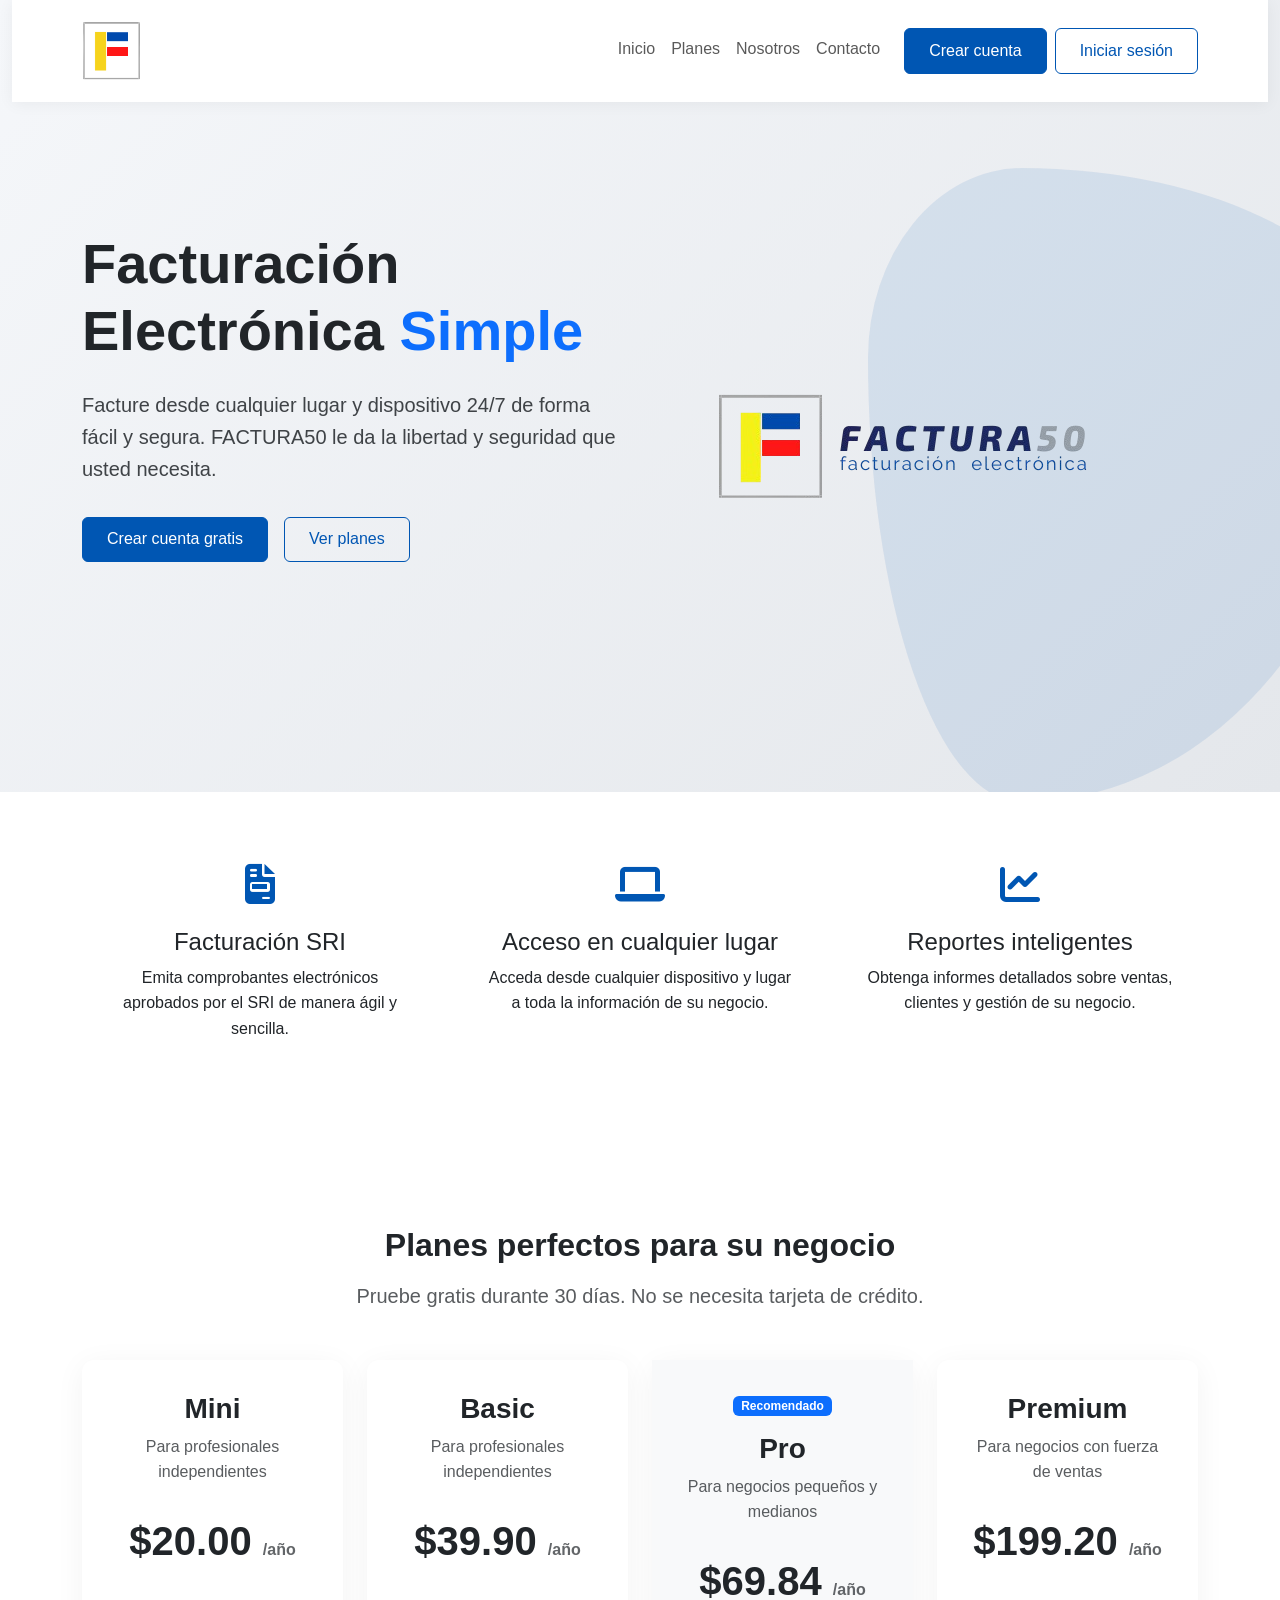
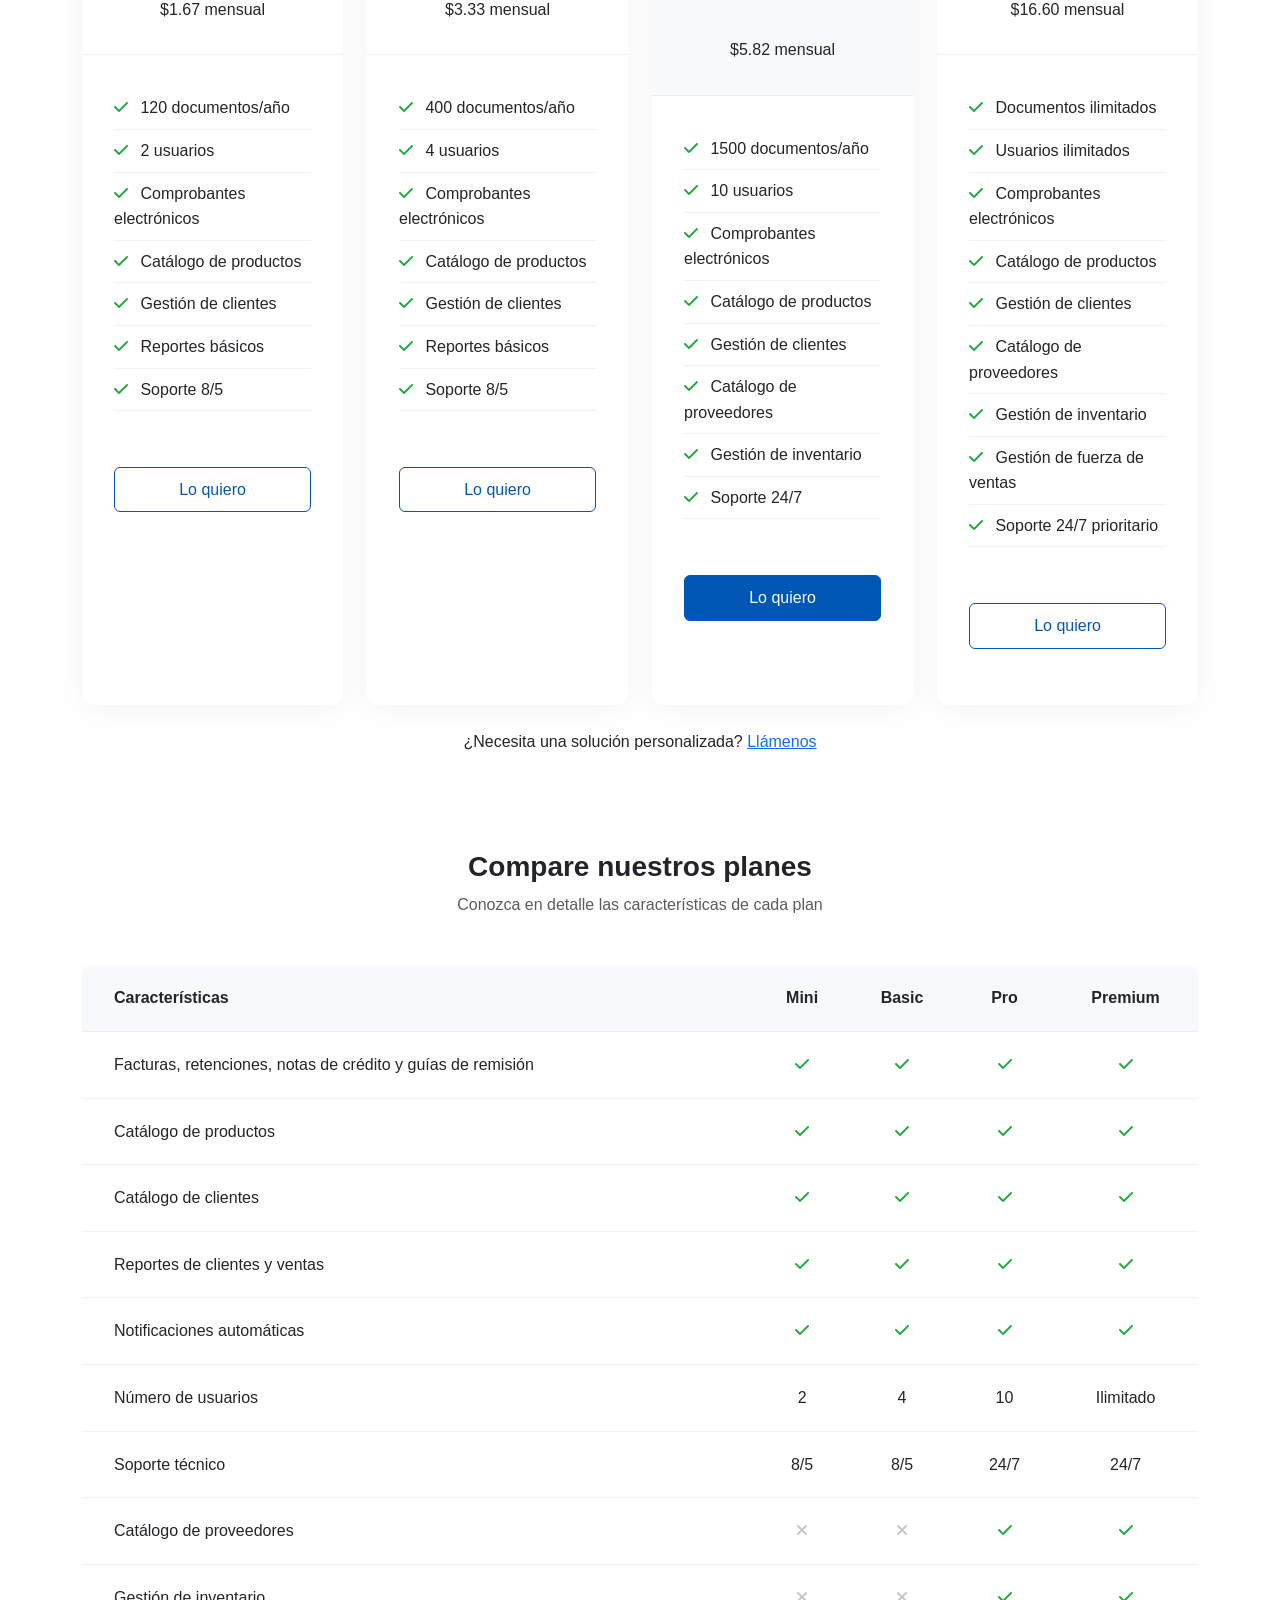
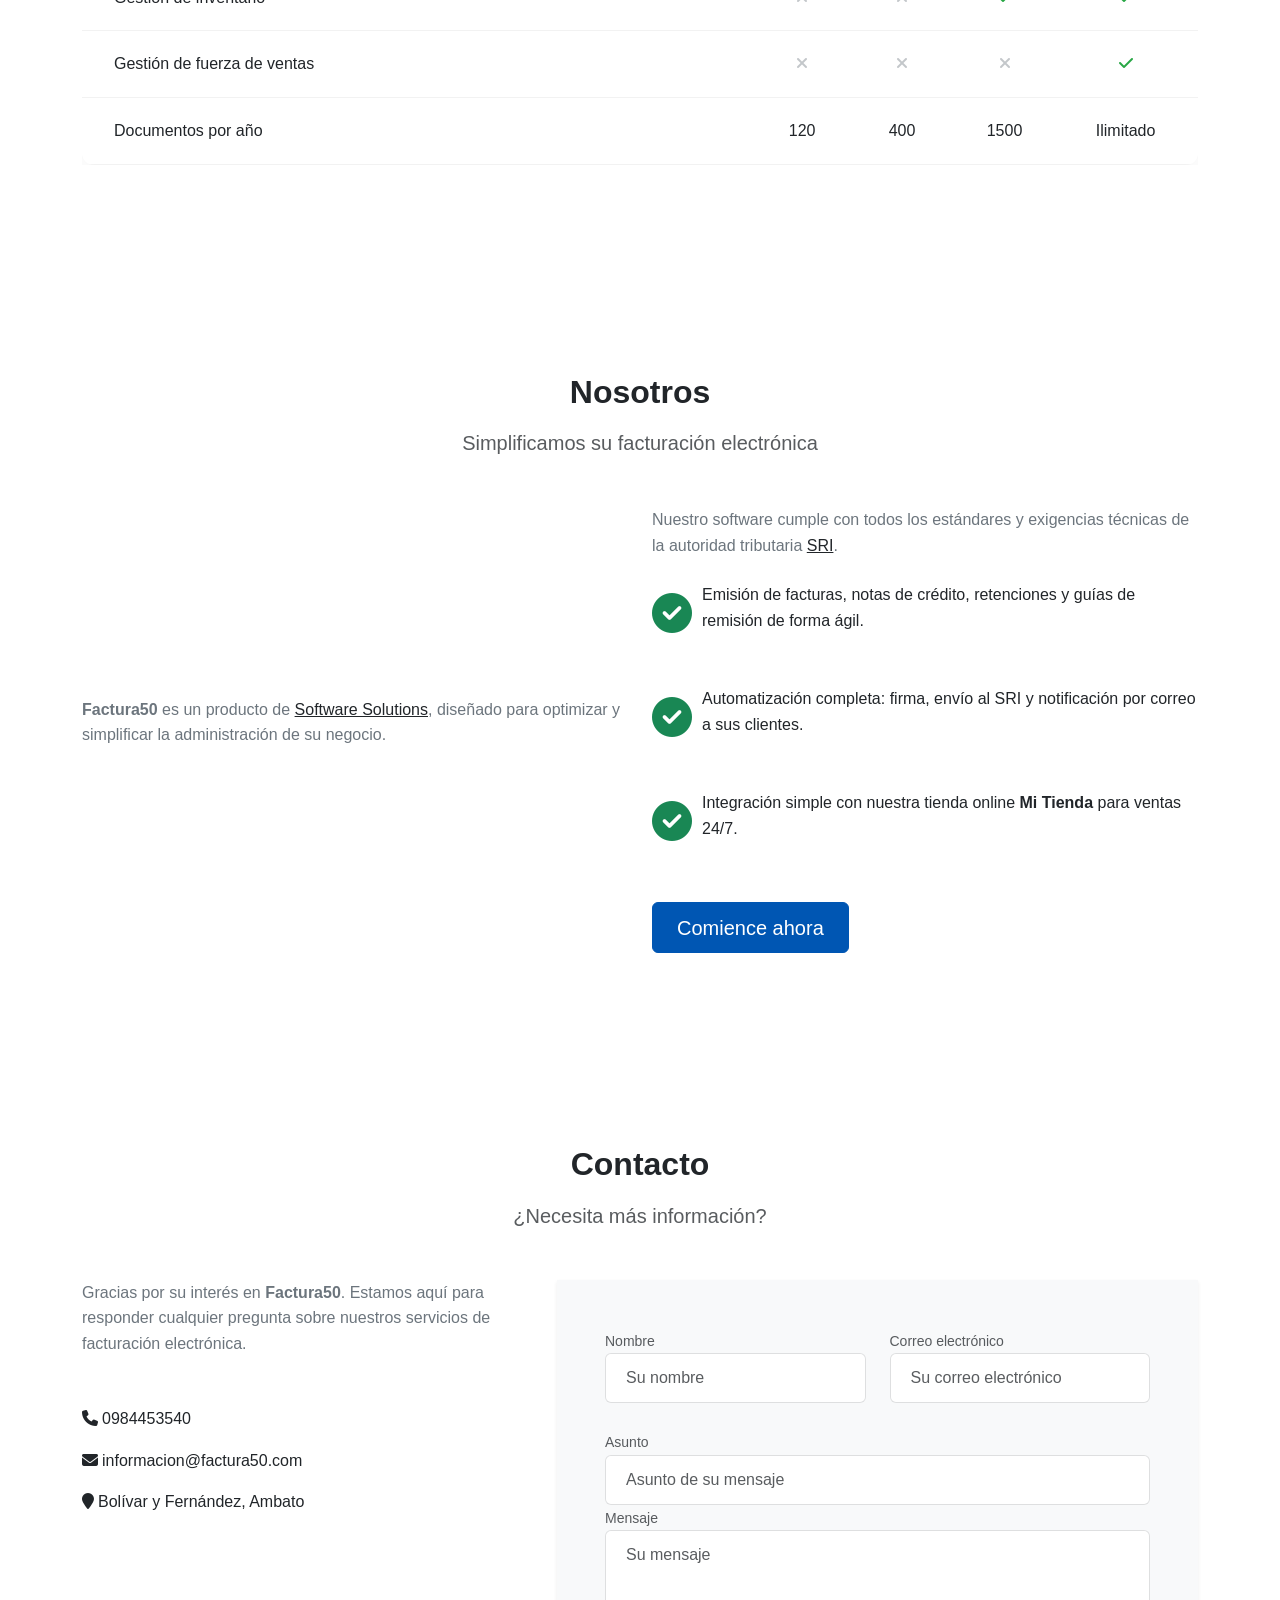
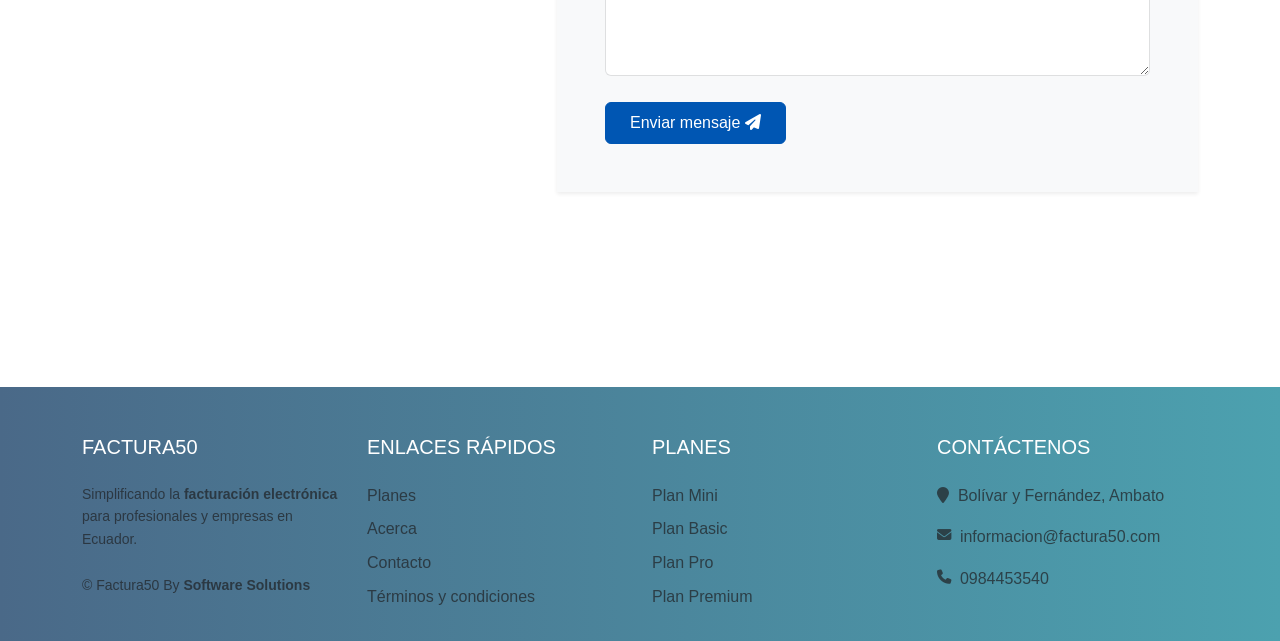
==== index.html @ 61bec691 "Commit para guardar la versión inicial antes de los cambios" ====
<!DOCTYPE html>
<html lang="es">
<head>
  <meta charset="UTF-8">
  <meta http-equiv="X-UA-Compatible" content="IE=edge">
  <meta name="viewport" content="width=device-width, initial-scale=1, shrink-to-fit=no">
  <meta name="description" content="Descubra cómo Factura50 le ayuda a emitir comprobantes electrónicos aprobados por el SRI desde cualquier lugar y dispositivo. Simplifique su gestión empresarial hoy."/>
  <meta name="keywords" content="Facturación Electrónica, SRI, Ecuador, Comprobantes Electrónicos">
  <title>Factura50 - Facturación Electrónica Simple y Segura en Ecuador</title>
  <link rel="icon" href="img/logo-factura50.png">
  <link rel="stylesheet" href="https://cdnjs.cloudflare.com/ajax/libs/bootstrap/5.3.0/css/bootstrap.min.css">
  <link rel="stylesheet" href="https://cdnjs.cloudflare.com/ajax/libs/font-awesome/6.4.0/css/all.min.css">
  <link rel="stylesheet" href="css/index.css">
  <!-- Google tag (gtag.js) -->
  <script async src="https://www.googletagmanager.com/gtag/js?id=G-LKY5VL4GSZ"></script>
  <script>
    window.dataLayer = window.dataLayer || [];
    function gtag(){dataLayer.push(arguments);}
    gtag('js', new Date());
    gtag('config', 'G-LKY5VL4GSZ');
  </script>
</head>
<body>
  
<div class="container-fluid fixed-top navbar-light">
  <!-- Navbar -->
  <nav class="navbar navbar-expand-lg" id="navbar">
    <div class="container">
      <a class="navbar-brand" href="#inicio">
        <img src="img/logo-factura50.png" alt="Logotipo Factura50">
      </a>
      
      <div class="d-flex d-lg-none align-items-center">
        <a href="crearcuenta.html" class="btn btn-sm btn-primary me-3" target="_blank">Crear cuenta</a>
        <div class="mobile-toggle" id="mobile-toggle">
          <span></span>
          <span></span>
          <span></span>
        </div>
      </div>
      
      <div class="collapse navbar-collapse" id="navbarNav">
        <ul class="navbar-nav ms-auto">
          <li class="nav-item">
            <a class="nav-link" href="#inicio">Inicio</a>
          </li>
          <li class="nav-item">
            <a class="nav-link" href="#planes-facturacion-electronica-ecuador">Planes</a>
          </li>
          <li class="nav-item">
            <a class="nav-link" href="#acerca">Nosotros</a>
          </li>
          <li class="nav-item">
            <a class="nav-link" href="#contacto">Contacto</a>
          </li>
          <li class="nav-item ms-lg-3">
            <a href="crearcuenta.html" class="btn btn-primary" target="_blank">Crear cuenta</a>
          </li>
          <li class="nav-item ms-lg-2">
            <a href="app/index.php" class="btn btn-outline-primary" target="_blank">Iniciar sesión</a>
          </li>
        </ul>
      </div>

    </div>
  </nav>
</div>

  <!-- Hero Section -->
  <section class="hero" id="inicio">
    <div class="hero-shape"></div>
    <div class="container">
      <div class="row align-items-center">
        <div class="col-lg-6 hero-content">
          <h1>Facturación Electrónica <span class="text-primary">Simple</span></h1>
          <p>Facture desde cualquier lugar y dispositivo 24/7 de forma fácil y segura. FACTURA50 le da la libertad y seguridad que usted necesita.</p>
          <div class="d-flex flex-wrap gap-3">
            <a href="crearcuenta.html" class="btn btn-primary" target="_blank">Crear cuenta gratis</a>
            <a href="#planes-facturacion-electronica-ecuador" class="btn btn-outline-primary">Ver planes</a>
          </div>
        </div>
        <div class="col-lg-6 d-none d-lg-block">
          <img src="img/facturacion-electronica-ecuador.png" alt="Facturación Electrónica en Ecuador"  class="img-fluid" style="margin-top:100px;">
        </div>
      </div>
    </div>
  </section>
  
  <!-- Features Section -->
  <section class="section-sm">
    <div class="container">
      <div class="row g-4">
        <div class="col-md-4 text-center">
          <div class="p-4">
            <i class="fas fa-file-invoice feature-icon"></i>
            <h4>Facturación SRI</h4>
            <p>Emita comprobantes electrónicos aprobados por el SRI de manera ágil y sencilla.</p>
          </div>
        </div>
        <div class="col-md-4 text-center">
          <div class="p-4">
            <i class="fas fa-laptop feature-icon"></i>
            <h4>Acceso en cualquier lugar</h4>
            <p>Acceda desde cualquier dispositivo y lugar a toda la información de su negocio.</p>
          </div>
        </div>
        <div class="col-md-4 text-center">
          <div class="p-4">
            <i class="fas fa-chart-line feature-icon"></i>
            <h4>Reportes inteligentes</h4>
            <p>Obtenga informes detallados sobre ventas, clientes y gestión de su negocio.</p>
          </div>
        </div>
      </div>
    </div>
  </section>
  
  <!-- Pricing Section -->
  <section class="section" id="planes-facturacion-electronica-ecuador">
    <div class="container">
      <div class="text-center mb-5">
        <h2 class="fw-bold mb-3">Planes perfectos para su negocio</h2>
        <p class="lead text-muted">Pruebe gratis durante 30 días. No se necesita tarjeta de crédito.</p>
      </div>
      
      <div class="row g-4">
        <!-- Mini Plan -->
        <div class="col-lg-3 col-md-6">
          <div class="pricing-card">
            <div class="pricing-header">
              <h3>Mini</h3>
              <p class="text-muted">Para profesionales independientes</p>
              <div class="pricing-price">
                $20.00 <small>/año</small>
              </div>
              <p class="mb-0">$1.67 mensual</p>
            </div>
            <div class="pricing-features">
              <ul>
                <li><i class="fas fa-check"></i> 120 documentos/año</li>
                <li><i class="fas fa-check"></i> 2 usuarios</li>
                <li><i class="fas fa-check"></i> Comprobantes electrónicos</li>
                <li><i class="fas fa-check"></i> Catálogo de productos</li>
                <li><i class="fas fa-check"></i> Gestión de clientes</li>
                <li><i class="fas fa-check"></i> Reportes básicos</li>
                <li><i class="fas fa-check"></i> Soporte 8/5</li>
              </ul>
            </div>
            <div class="pricing-footer">
              <a href="crearcuenta.html" class="btn btn-outline-primary w-100" target="_blank" onclick="putCookie(1);">Lo quiero</a>
            </div>
          </div>
        </div>
        
        <!-- Basic Plan -->
        <div class="col-lg-3 col-md-6">
          <div class="pricing-card">
            <div class="pricing-header">
              <h3>Basic</h3>
              <p class="text-muted">Para profesionales independientes</p>
              <div class="pricing-price">
                $39.90 <small>/año</small>
              </div>
              <p class="mb-0">$3.33 mensual</p>
            </div>
            <div class="pricing-features">
              <ul>
                <li><i class="fas fa-check"></i> 400 documentos/año</li>
                <li><i class="fas fa-check"></i> 4 usuarios</li>
                <li><i class="fas fa-check"></i> Comprobantes electrónicos</li>
                <li><i class="fas fa-check"></i> Catálogo de productos</li>
                <li><i class="fas fa-check"></i> Gestión de clientes</li>
                <li><i class="fas fa-check"></i> Reportes básicos</li>
                <li><i class="fas fa-check"></i> Soporte 8/5</li>
              </ul>
            </div>
            <div class="pricing-footer">
              <a href="crearcuenta.html" class="btn btn-outline-primary w-100" target="_blank" onclick="putCookie(2);">Lo quiero</a>
            </div>
          </div>
        </div>
        
        <!-- Pro Plan -->
        <div class="col-lg-3 col-md-6">
          <div class="pricing-card">
            <div class="pricing-header bg-light">
              <div class="badge bg-primary mb-3">Recomendado</div>
              <h3>Pro</h3>
              <p class="text-muted">Para negocios pequeños y medianos</p>
              <div class="pricing-price">
                $69.84 <small>/año</small>
              </div>
              <p class="mb-0">$5.82 mensual</p>
            </div>
            <div class="pricing-features">
              <ul>
                <li><i class="fas fa-check"></i> 1500 documentos/año</li>
                <li><i class="fas fa-check"></i> 10 usuarios</li>
                <li><i class="fas fa-check"></i> Comprobantes electrónicos</li>
                <li><i class="fas fa-check"></i> Catálogo de productos</li>
                <li><i class="fas fa-check"></i> Gestión de clientes</li>
                <li><i class="fas fa-check"></i> Catálogo de proveedores</li>
                <li><i class="fas fa-check"></i> Gestión de inventario</li>
                <li><i class="fas fa-check"></i> Soporte 24/7</li>
              </ul>
            </div>
            <div class="pricing-footer">
              <a href="crearcuenta.html" class="btn btn-primary w-100" target="_blank" onclick="putCookie(3);">Lo quiero</a>
            </div>
          </div>
        </div>
        
        <!-- Premium Plan -->
        <div class="col-lg-3 col-md-6">
          <div class="pricing-card">
            <div class="pricing-header">
              <h3>Premium</h3>
              <p class="text-muted">Para negocios con fuerza de ventas</p>
              <div class="pricing-price">
                $199.20 <small>/año</small>
              </div>
              <p class="mb-0">$16.60 mensual</p>
            </div>
            <div class="pricing-features">
              <ul>
                <li><i class="fas fa-check"></i> Documentos ilimitados</li>
                <li><i class="fas fa-check"></i> Usuarios ilimitados</li>
                <li><i class="fas fa-check"></i> Comprobantes electrónicos</li>
                <li><i class="fas fa-check"></i> Catálogo de productos</li>
                <li><i class="fas fa-check"></i> Gestión de clientes</li>
                <li><i class="fas fa-check"></i> Catálogo de proveedores</li>
                <li><i class="fas fa-check"></i> Gestión de inventario</li>
                <li><i class="fas fa-check"></i> Gestión de fuerza de ventas</li>
                <li><i class="fas fa-check"></i> Soporte 24/7 prioritario</li>
              </ul>
            </div>
            <div class="pricing-footer">
              <a href="crearcuenta.html" class="btn btn-outline-primary w-100" target="_blank" onclick="putCookie(4);">Lo quiero</a>
            </div>
          </div>
        </div>
      </div>
      
      <div class="text-center mt-4 mb-5">
        <p>¿Necesita una solución personalizada? <a href="tel:{+593984453540}" class="text-primary">Llámenos</a></p>
      </div>
      
      <!-- Plan Comparison -->
      <div class="mt-5 pt-5 pb-3">
        <div class="text-center mb-5">
          <h3 class="fw-bold">Compare nuestros planes</h3>
          <p class="text-muted">Conozca en detalle las características de cada plan</p>
        </div>
        
        <div class="table-responsive">
          <table class="comparison-table">
            <thead>
              <tr>
                <th>Características</th>
                <th>Mini</th>
                <th>Basic</th>
                <th>Pro</th>
                <th>Premium</th>
              </tr>
            </thead>
            <tbody>
              <tr>
                <td>Facturas, retenciones, notas de crédito y guías de remisión</td>
                <td><i class="fas fa-check"></i></td>
                <td><i class="fas fa-check"></i></td>
                <td><i class="fas fa-check"></i></td>
                <td><i class="fas fa-check"></i></td>
              </tr>
              <tr>
                <td>Catálogo de productos</td>
                <td><i class="fas fa-check"></i></td>
                <td><i class="fas fa-check"></i></td>
                <td><i class="fas fa-check"></i></td>
                <td><i class="fas fa-check"></i></td>
              </tr>
              <tr>
                <td>Catálogo de clientes</td>
                <td><i class="fas fa-check"></i></td>
                <td><i class="fas fa-check"></i></td>
                <td><i class="fas fa-check"></i></td>
                <td><i class="fas fa-check"></i></td>
              </tr>
              <tr>
                <td>Reportes de clientes y ventas</td>
                <td><i class="fas fa-check"></i></td>
                <td><i class="fas fa-check"></i></td>
                <td><i class="fas fa-check"></i></td>
                <td><i class="fas fa-check"></i></td>
              </tr>
              <tr>
                <td>Notificaciones automáticas</td>
                <td><i class="fas fa-check"></i></td>
                <td><i class="fas fa-check"></i></td>
                <td><i class="fas fa-check"></i></td>
                <td><i class="fas fa-check"></i></td>
              </tr>
              <tr>
                <td>Número de usuarios</td>
                <td>2</td>
                <td>4</td>
                <td>10</td>
                <td>Ilimitado</td>
              </tr>
              <tr>
                <td>Soporte técnico</td>
                <td>8/5</td>
                <td>8/5</td>
                <td>24/7</td>
                <td>24/7</td>
              </tr>
              <tr>
                <td>Catálogo de proveedores</td>
                <td><i class="fas fa-times"></i></td>
                <td><i class="fas fa-times"></i></td>
                <td><i class="fas fa-check"></i></td>
                <td><i class="fas fa-check"></i></td>
              </tr>
              <tr>
                <td>Gestión de inventario</td>
                <td><i class="fas fa-times"></i></td>
                <td><i class="fas fa-times"></i></td>
                <td><i class="fas fa-check"></i></td>
                <td><i class="fas fa-check"></i></td>
              </tr>
              <tr>
                <td>Gestión de fuerza de ventas</td>
                <td><i class="fas fa-times"></i></td>
                <td><i class="fas fa-times"></i></td>
                <td><i class="fas fa-times"></i></td>
                <td><i class="fas fa-check"></i></td>
              </tr>
              <tr>
                <td>Documentos por año</td>
                <td>120</td>
                <td>400</td>
                <td>1500</td>
                <td>Ilimitado</td>
              </tr>
            </tbody>
          </table>
        </div>
      </div>
    </div>
  </section>
  
  <!-- NOSTROS SECTION -->
  <section class="section" id="acerca">
    <div class="container">
      <div class="text-center mb-5">
        <h2 class="fw-bold mb-3">Nosotros</h2>
        <p class="lead text-muted">Simplificamos su facturación electrónica</p>
      </div>
      <div class="row align-items-center">
        <div class="col-md-6">
          <p class="text-secondary">
            <strong translate="no">Factura50</strong> es un producto de <a href="https://www.angelamores.com" target="blank" class="text-dark font-weight-bold">Software Solutions</a>, 
            diseñado para optimizar y simplificar la administración de su negocio.
          </p>
        </div>
        <div class="col-md-6">
          <div class="about-content pl-md-4">
            <p class="text-secondary">
              Nuestro software cumple con todos los estándares y exigencias técnicas de la autoridad tributaria 
              <a href="https://srienlinea.sri.gob.ec/sri-en-linea" target="blank" class="text-dark font-weight-bold">SRI</a>.
            </p>
            <div class="features mt-4">
              <div class="feature d-flex align-items-start mb-3">
                <div class="feature-icon mr-3">
                  <i class="fa fa-check-circle text-success">&nbsp;</i>
                </div>
                <div class="feature-text">
                  <p class="mb-0">Emisión de facturas, notas de crédito, retenciones y guías de remisión de forma ágil.</p>
                </div>
              </div>
              <div class="feature d-flex align-items-start mb-3">
                <div class="feature-icon mr-3">
                  <i class="fa fa-check-circle text-success">&nbsp;</i>
                </div>
                <div class="feature-text">
                  <p class="mb-0">Automatización completa: firma, envío al SRI y notificación por correo a sus clientes.</p>
                </div>
              </div>
              <div class="feature d-flex align-items-start mb-3">
                <div class="feature-icon mr-3">
                  <i class="fa fa-check-circle text-success">&nbsp;</i>
                </div>
                <div class="feature-text">
                  <p class="mb-0">Integración simple con nuestra tienda online <strong>Mi Tienda</strong> para ventas 24/7.</p>
                </div>
              </div>
            </div>
            <div class="mt-4">
              <a href="crearcuenta.html" class="btn btn-primary btn-lg" target="_blank">Comience ahora</a>
            </div>
          </div>
        </div>
      </div>
    </div>
  </section>

  <!-- CONTACTO SECTION -->
  <section class="container-fluid py-5" id="contacto">
    <div class="container mt-5">
      <div class="text-center mb-5">
        <h2 class="fw-bold mb-3">Contacto</h2>
        <p class="lead text-muted">¿Necesita más información?</p>
      </div>

      <div class="row">
        <div class="col-lg-5 mb-5 mb-lg-0">
          <div class="contact-info pr-lg-4">
            <p class="text-secondary mb-4">Gracias por su interés en <strong translate="no">Factura50</strong>. Estamos aquí para responder cualquier pregunta sobre nuestros servicios de facturación electrónica.</p>
            <br>          
            <div class="contact-item d-flex align-items-center mb-3">
              <div class="contact-icon mr-3">
                <i class="fa fa-phone text-dark">&nbsp;</i>
              </div>
              <div class="contact-text">
                <p class="mb-0">0984453540</p>
              </div>
            </div>          

            <div class="contact-item d-flex align-items-center mb-3">
              <div class="contact-icon mr-3">
                <i class="fa fa-envelope text-dark">&nbsp;</i>
              </div>
              <div class="contact-text">
                <p class="mb-0">informacion@factura50.com</p>
              </div>
            </div>

            <div class="contact-item d-flex align-items-center mb-3">
              <div class="contact-icon mr-3">
                <i class="fa fa-map-marker text-dark">&nbsp;</i>
              </div>
              <div class="contact-text">
                <p class="mb-0"> Bolívar y Fernández, Ambato </p>
              </div>
            </div>

          </div>
        </div>
        
        <div class="col-lg-7">
          <div class="contact-form-container bg-light p-4 p-md-5 rounded-lg shadow-sm">
            <form id="contactForm">
              <div class="row">
                <div class="form-group col-md-6">
                  <label for="clienteNombre" class="small text-muted">Nombre</label>
                  <input type="text" class="form-control" id="clienteNombre" placeholder="Su nombre">
                  <span class="text-danger invisible small" id="faltaNombre">Por favor ingrese un nombre, gracias.</span>
                </div>
                <div class="form-group col-md-6">
                  <label for="clienteCorreo" class="small text-muted">Correo electrónico</label>
                  <input type="email" class="form-control" id="clienteCorreo" placeholder="Su correo electrónico">
                  <span class="text-danger invisible small" id="faltaCorreo">Por favor ingrese un correo, gracias.</span>
                </div>
              </div>
              
              <div class="form-group">
                <label for="clienteAsunto" class="small text-muted">Asunto</label>
                <input type="text" class="form-control" id="clienteAsunto" placeholder="Asunto de su mensaje">
              </div>
              
              <div class="form-group">
                <label for="clienteMensaje" class="small text-muted">Mensaje</label>
                <textarea class="form-control" id="clienteMensaje" rows="5" placeholder="Su mensaje"></textarea>
                <span class="text-danger invisible small" id="faltaMensaje">Por favor ingrese un mensaje, gracias.</span>
              </div>
              
              <button type="button" class="btn btn-primary btn-block py-2" id="clienteEnviar">
                Enviar mensaje
                <i class="fa fa-paper-plane ml-2"></i>
              </button>
            </form>
          </div>
        </div>
      </div>
    </div>
  </section>

<div class="p-5">
  <br>
  <br>
  
</div>

<!-- FOOTER SECTION -->
<footer class="footer text-white pt-5 pb-3">
  <div class="container">
    <div class="row">
      <div class="col-lg-3 col-md-6 mb-4 footer-brand mb-lg-0">
        <div class="mb-4">
          <h5 class="text-uppercase mb-4">Factura50</h5>
          <p class="small text-muted">Simplificando la  <strong>facturación electrónica</strong> para profesionales y empresas en Ecuador.</p>
        </div>
        <p class="small text-muted">
          &copy; <span translate="no">Factura50</span> By 
          <a href="https://www.angelamores.com" class="text-muted" target="blank"><strong>Software Solutions</strong></a>
        </p>
      </div>
      
      <div class="col-lg-3 col-md-6 mb-4 mb-lg-0">
        <h5 class="text-uppercase mb-4">Enlaces rápidos</h5>
        <ul class="list-unstyled footer-links">
          <li class="mb-2">
            <a href="#planes-facturacion-electronica-ecuador" class="text-muted">Planes</a>
          </li>
          <li class="mb-2">
            <a href="#acerca" class="text-muted">Acerca</a>
          </li>
          <li class="mb-2">
            <a href="#contacto" class="text-muted">Contacto</a>
          </li>
          <li>
            <a href="#terminos" class="text-muted">Términos y condiciones</a>
          </li>
        </ul>
      </div>
      
      <div class="col-lg-3 col-md-6 mb-4 mb-lg-0">
        <h5 class="text-uppercase mb-4">Planes</h5>
        <ul class="list-unstyled footer-links">
          <li class="mb-2">
            <a href="crearcuenta.html" onclick="putCookie(1);" class="text-muted">Plan Mini</a>
          </li>
          <li class="mb-2">
            <a href="crearcuenta.html" onclick="putCookie(2);" class="text-muted">Plan Basic</a>
          </li>
          <li class="mb-2">
            <a href="crearcuenta.html" onclick="putCookie(3);" class="text-muted">Plan Pro</a>
          </li>
          <li>
            <a href="crearcuenta.html" onclick="putCookie(4);" class="text-muted">Plan Premium</a>
          </li>
        </ul>
      </div>
      
      <div class="col-lg-3 col-md-6">
        <h5 class="text-uppercase mb-4">Contáctenos</h5>
        <ul class="list-unstyled footer-contact">
          <li class="d-flex mb-3 footer-brand">
            <i class="fa fa-map-marker mr-3 mt-1 text-muted"> </i>
            <span class="text-muted"> &nbsp; Bolívar y Fernández, Ambato </span>
          </li>
          <li class="d-flex mb-3">
            <i class="fa fa-envelope mr-3 mt-1 text-muted"> </i>
            <a href="mailto:informacion@factura50.com" class="text-muted"> &nbsp; informacion@factura50.com</a>
          </li>
          <li class="d-flex">
            <i class="fa fa-phone mr-3 mt-1 text-muted"> </i>
            <a href="tel:+593984453540" class="text-muted"> &nbsp; 0984453540</a>
          </li>
        </ul>
        
        <div class="social-icons mt-4" style="display: none;">
          <a href="#" class="social-icon mr-3 text-light">
            <i class="fa fa-facebook"></i>
          </a>
          <a href="#" class="social-icon mr-3 text-light">
            <i class="fa fa-twitter"></i>
          </a>
          <a href="#" class="social-icon text-light">
            <i class="fa fa-youtube"></i>
          </a>
        </div>

      </div>
    </div>
  </div>
</footer>

<script type="application/ld+json">
  {
    "@context": "https://factura50.com",
    "@type": "Product & Services",
    "name": "Facturación Electrónica Simplificada",
    "description": "Factura50 ofrece soluciones de facturación electrónica aprobadas por el SRI.",
    "brand": "Factura50"
  }
</script>
  
</body>
</html>
---- css/index.css ----
:root {
  --primary: #0056b3;
  --secondary: #6c757d;
  --dark: #212529;
  --light: #f8f9fa;
  --success: #28a745;
}


body {
  font-family: 'Inter', -apple-system, BlinkMacSystemFont, 'Segoe UI', Roboto, sans-serif;
  color: var(--dark);
  line-height: 1.6;
  overflow-x: hidden;
}


.btn {
  border-radius: 6px;
  padding: 0.6rem 1.5rem;
  transition: all 0.3s ease;
  font-weight: 500;
}


.btn-primary {
  background-color: var(--primary);
  border-color: var(--primary);
}


.btn-primary:hover {
  background-color: #004494;
  border-color: #004494;
  transform: translateY(-2px);
  box-shadow: 0 5px 15px rgba(0, 86, 179, 0.15);
}


.btn-outline-primary {
  color: var(--primary);
  border-color: var(--primary);
}


.btn-outline-primary:hover {
  background-color: var(--primary);
  color: white;
  transform: translateY(-2px);
  box-shadow: 0 5px 15px rgba(0, 86, 179, 0.15);
}


.section {
  padding: 6rem 0;
}


.section-sm {
  padding: 3rem 0;
}


.navbar {
  padding: 1rem 0;
  background-color: white;
  box-shadow: 0 2px 15px rgba(0, 0, 0, 0.05);
}


.navbar-brand img {
  height: 60px;
}


.hero {
  background: linear-gradient(135deg, #f5f7fa 0%, #e4e7eb 100%);
  padding: 6rem 0;
  position: relative;
  overflow: hidden;
}


.hero-shape {
  position: absolute;
  bottom: -10px;
  right: -100px;
  width: 40%;
  height: 80%;
  background: var(--primary);
  border-radius: 30% 70% 70% 30% / 30% 30% 70% 70%;
  opacity: 0.1;
  z-index: 0;
}

.hero-content {
  position: relative;
  z-index: 1;
}


.hero h1 {
  font-size: 3.5rem;
  font-weight: 800;
  margin-bottom: 1.5rem;
  line-height: 1.2;
}


.hero p {
  font-size: 1.25rem;
  margin-bottom: 2rem;
  opacity: 0.85;
}


.pricing-card {
  border-radius: 12px;
  border: none;
  transition: all 0.3s ease;
  margin-bottom: 2rem;
  box-shadow: 0 5px 30px rgba(0, 0, 0, 0.05);
  height: 100%;
}


.pricing-card:hover {
  transform: translateY(-10px);
  box-shadow: 0 15px 40px rgba(0, 0, 0, 0.1);
}


.pricing-header {
  padding: 2rem;
  border-bottom: 1px solid rgba(0, 0, 0, 0.05);
  text-align: center;
}


.pricing-header h3 {
  font-weight: 700;
  margin-bottom: 0.5rem;
}


.pricing-price {
  font-size: 2.5rem;
  font-weight: 800;
  margin: 1.5rem 0;
}


.pricing-price small {
  font-size: 1rem;
  opacity: 0.7;
}

.pricing-features {
  padding: 2rem;
}


.pricing-features ul {
  list-style: none;
  padding: 0;
  margin: 0;
}


.pricing-features li {
  padding: 0.5rem 0;
  border-bottom: 1px solid rgba(0, 0, 0, 0.05);
}


.pricing-features li i {
  color: var(--success);
  margin-right: 0.5rem;
}


.pricing-footer {
  padding: 1.5rem 2rem;
  text-align: center;
}


.feature-icon {
  font-size: 2.5rem;
  color: var(--primary);
  margin-bottom: 1.5rem;
}


.comparison-table {
  width: 100%;
  border-collapse: separate;
  border-spacing: 0;
  background-color: white;
  border-radius: 12px;
  overflow: hidden;
  box-shadow: 0 5px 30px rgba(0, 0, 0, 0.05);
}


.comparison-table th,
.comparison-table td {
  padding: 1.25rem 1rem;
  text-align: center;
  border-bottom: 1px solid rgba(0, 0, 0, 0.05);
}


.comparison-table th:first-child,
.comparison-table td:first-child {
  text-align: left;
  padding-left: 2rem;
}


.comparison-table th {
  background-color: #f8f9fa;
  font-weight: 600;
  position: sticky;
  top: 0;
  z-index: 10;
}


.comparison-table td i.fa-check {
  color: var(--success);
}


.comparison-table td i.fa-times {
  color: var(--secondary);
  opacity: 0.4;
}


.about-section, .contact-section {
  background-color: #f8f9fa;
}


.contact-form {
  background-color: #f8f9fa;
  padding: 3rem;
  border-radius: 12px;
  box-shadow: 0 5px 30px rgba(0, 0, 0, 0.05);
}


.form-control {
  border-radius: 6px;
  padding: 0.75rem 1.25rem;
  border: 1px solid rgba(0, 0, 0, 0.1);
}


.form-control:focus {
  box-shadow: none;
  border-color: var(--primary);
}


/* Footer styles */

footer {
  padding: 5rem 0 2rem;
  background: linear-gradient(to right, #4a6988, #4ca1af);
  color: white;
  font-size: 0.9rem;
}


footer a {
  color: rgba(255, 255, 255, 0.8);
  text-decoration: none;
}


.footer-heading {
  font-weight: 700;
  margin-bottom: 1.5rem;
  font-size: 1.25rem;
}


.footer-link {
  display: block;
  margin-bottom: 0.75rem;
}


.footer-brand, .footer-links a, .footer-contact a {
  font-weight: 500;
  font-size: medium;
  transition: all 0.3s ease;
  display: inline-block;
}

.footer-links a:hover, .footer-contact a:hover {
  color: #fff !important;
  transform: translateX(3px);
}


.social-links a {
  display: inline-block;
  width: 40px;
  height: 40px;
  line-height: 40px;
  text-align: center;
  background-color: rgba(255, 255, 255, 0.1);
  border-radius: 50%;
  margin-right: 0.5rem;
}


.social-links a:hover {
  background-color: var(--primary);
}


@media (max-width: 991.98px) {
  .hero h1 {
    font-size: 2.5rem;
  }
}


@media (max-width: 767.98px) {
  .section {
    padding: 4rem 0;
  }
  
  .hero h1 {
    font-size: 2rem;
  }
  
  .pricing-card {
    margin-bottom: 2rem;
  }
  
  .contact-form {
    padding: 2rem;
  }
}




/* ----------------------------------------------------  */
/* Menu overlay styles */
/* ----------------------------------------------------  */

.overlay {
  height: 0;
  width: 100%;
  position: fixed;
  z-index: 9999;
  left: 0;
  top: 0;
  background-color: #212529;
  overflow-y: hidden;
  transition: 0.5s;
}

.overlay-content {
  position: relative;
  top: 25%;
  width: 100%;
  text-align: center;
}

.overlay a {
  padding: 15px;
  text-decoration: none;
  font-size: 36px;
  color: #818181;
  display: block;
  transition: 0.3s;
}

.overlay a:hover, .overlay a:focus {
  color: #f1f1f1;
}


/* Mobile menu toggle */
.mobile-toggle {
  width: 30px;
  height: 25px;
  position: relative;
  cursor: pointer;
}

.mobile-toggle span {
  display: block;
  position: absolute;
  height: 3px;
  width: 100%;
  background: var(--dark);
  border-radius: 3px;
  opacity: 1;
  left: 0;
  transform: rotate(0deg);
  transition: .25s ease-in-out;
}

.mobile-toggle span:nth-child(1) {
  top: 0px;
}

.mobile-toggle span:nth-child(2) {
  top: 10px;
}

.mobile-toggle span:nth-child(3) {
  top: 20px;
}

.mobile-toggle.active span:nth-child(1) {
  top: 10px;
  transform: rotate(135deg);
}

.mobile-toggle.active span:nth-child(2) {
  opacity: 0;
  left: -60px;
}

.mobile-toggle.active span:nth-child(3) {
  top: 10px;
  transform: rotate(-135deg);
}


  /* Contact section styles */
  .contact-form-container {
    transition: all 0.3s ease;
  }
  
  .contact-form-container:hover {
    box-shadow: 0 10px 30px rgba(0, 0, 0, 0.1) !important;
  }
  

  .social-link, .social-icon {
    display: inline-flex;
    justify-content: center;
    align-items: center;
    width: 36px;
    height: 36px;
    border-radius: 50%;
    background-color: rgba(108, 117, 125, 0.1);
    transition: all 0.3s ease;
  }
  
  .social-link:hover, .social-icon:hover {
    background-color: rgba(108, 117, 125, 0.2);
    transform: translateY(-3px);
  }
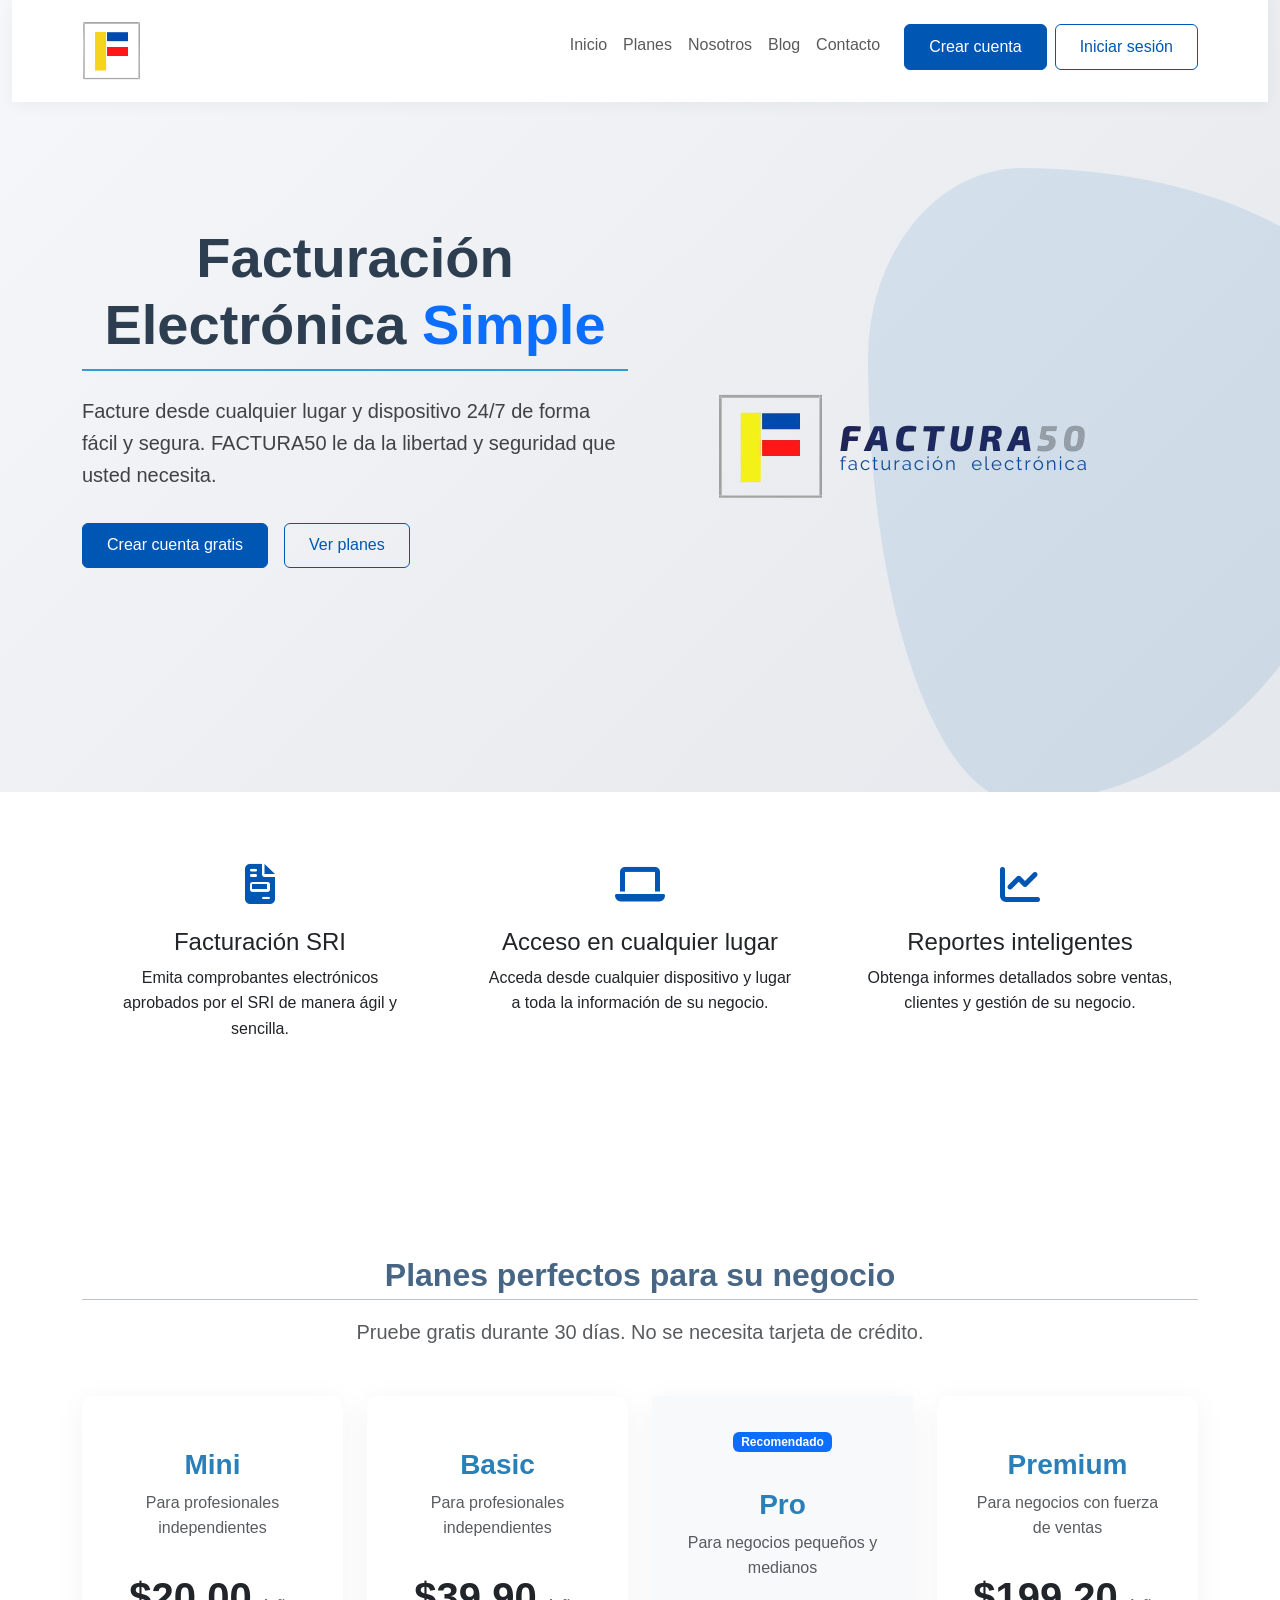
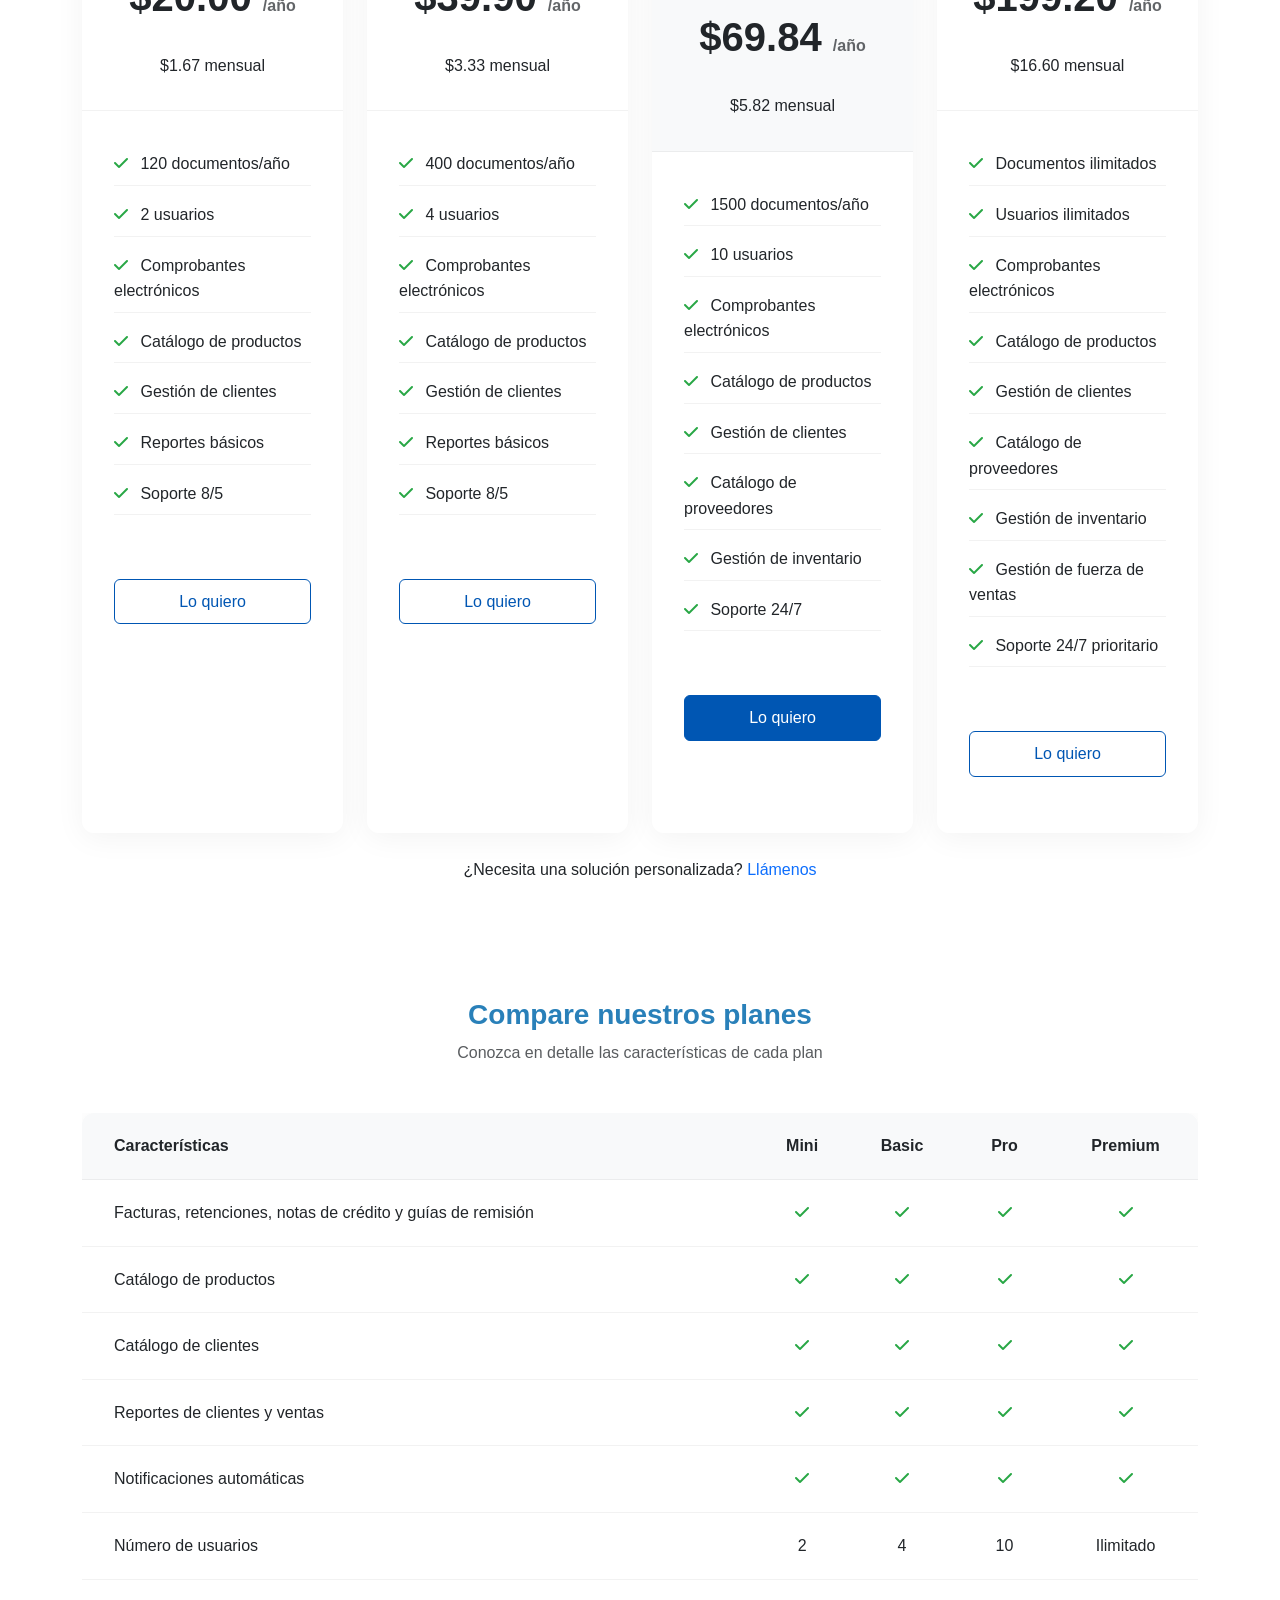
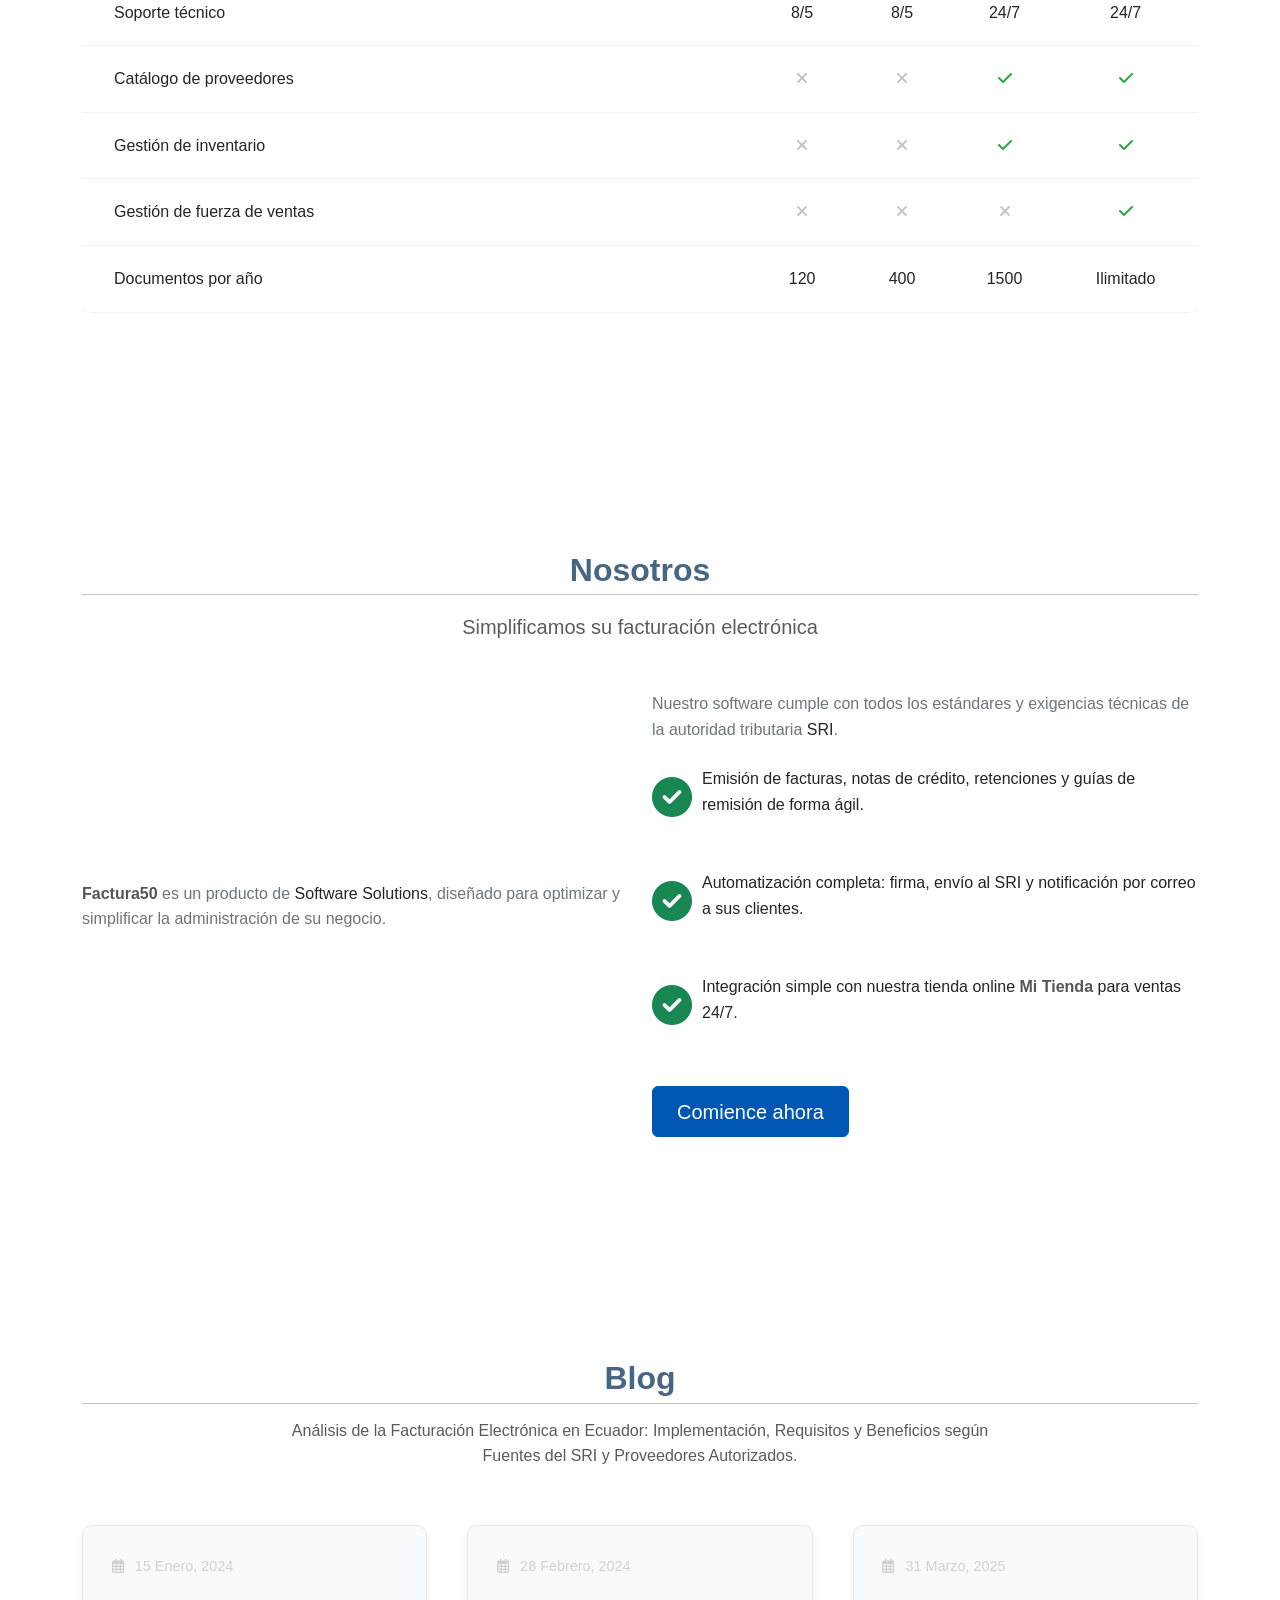
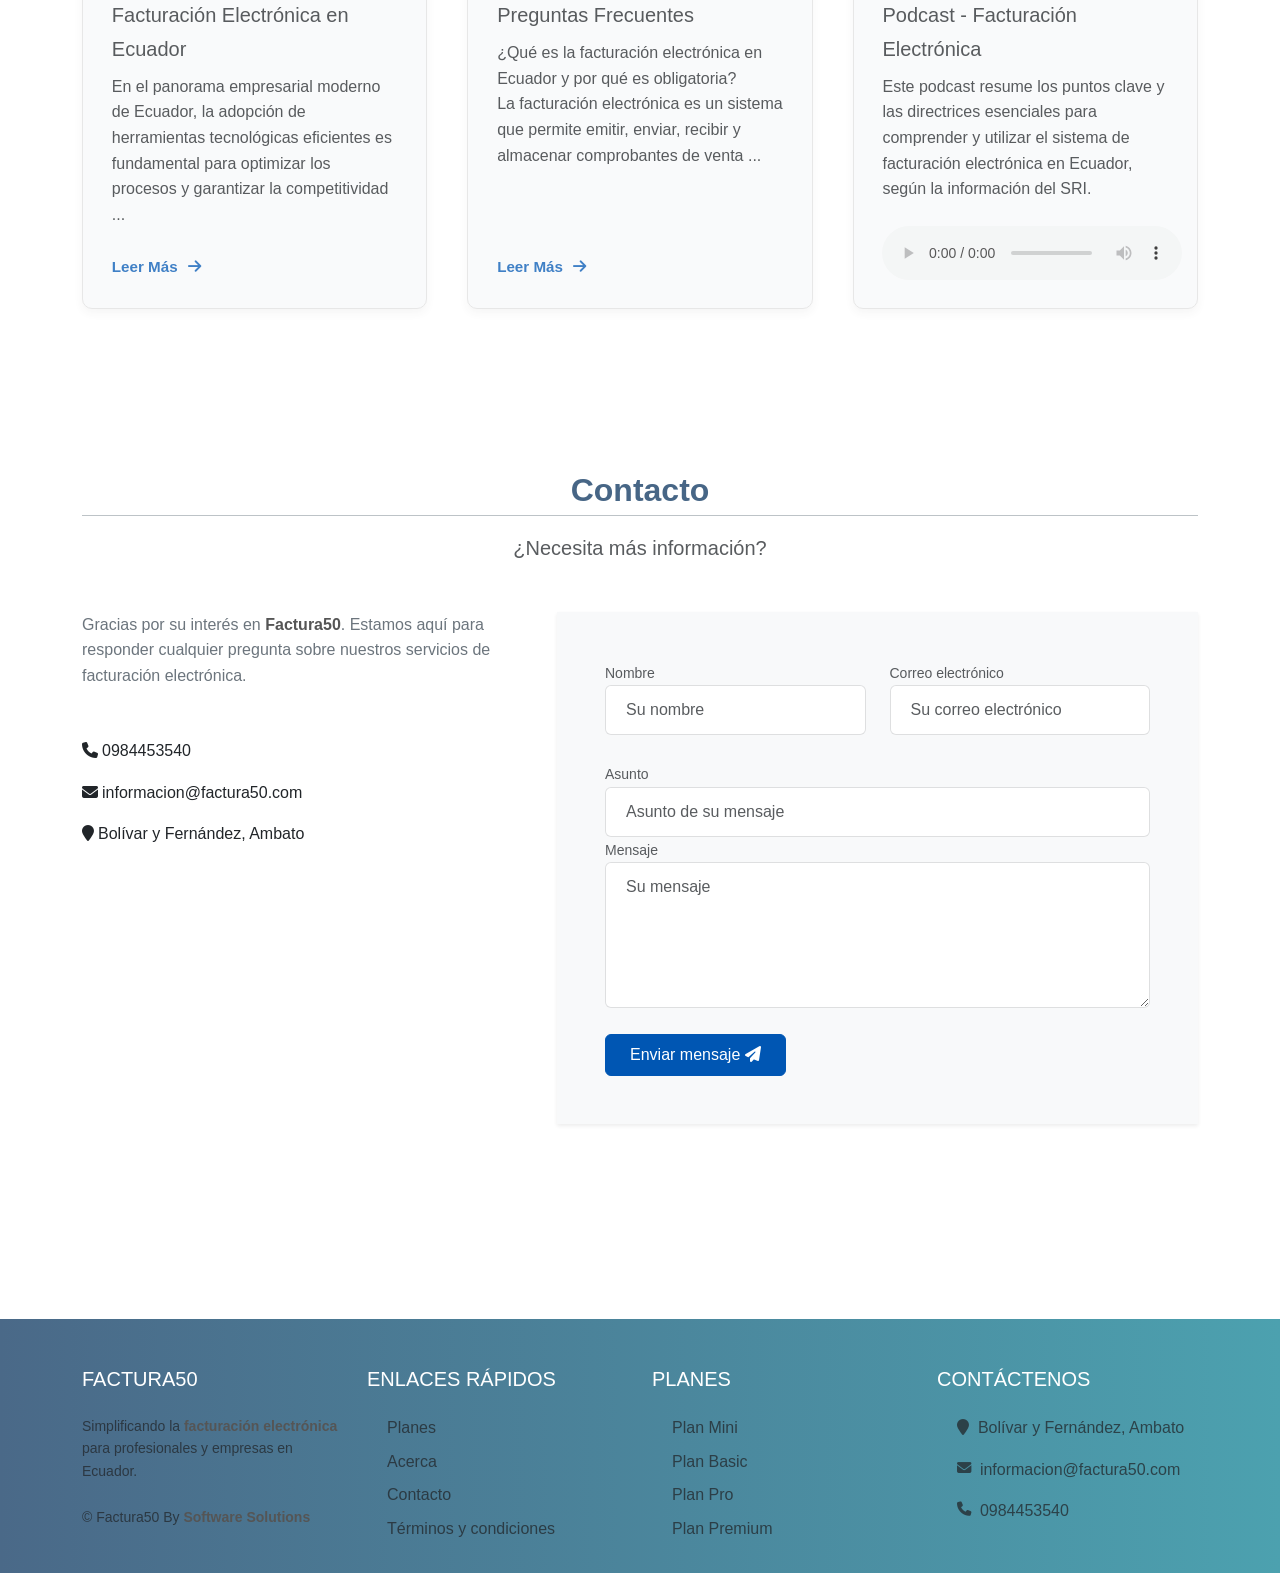
==== commit e548d04c: "Commit añadido blog" ====
--- a/index.html
+++ b/index.html
@@ -11,7 +11,6 @@
   <link rel="stylesheet" href="https://cdnjs.cloudflare.com/ajax/libs/bootstrap/5.3.0/css/bootstrap.min.css">
   <link rel="stylesheet" href="https://cdnjs.cloudflare.com/ajax/libs/font-awesome/6.4.0/css/all.min.css">
   <link rel="stylesheet" href="css/index.css">
-  <!-- Google tag (gtag.js) -->
   <script async src="https://www.googletagmanager.com/gtag/js?id=G-LKY5VL4GSZ"></script>
   <script>
     window.dataLayer = window.dataLayer || [];
@@ -21,50 +20,54 @@
   </script>
 </head>
 <body>
-  
-<div class="container-fluid fixed-top navbar-light">
-  <!-- Navbar -->
-  <nav class="navbar navbar-expand-lg" id="navbar">
-    <div class="container">
-      <a class="navbar-brand" href="#inicio">
-        <img src="img/logo-factura50.png" alt="Logotipo Factura50">
-      </a>
-      
-      <div class="d-flex d-lg-none align-items-center">
-        <a href="crearcuenta.html" class="btn btn-sm btn-primary me-3" target="_blank">Crear cuenta</a>
-        <div class="mobile-toggle" id="mobile-toggle">
-          <span></span>
-          <span></span>
-          <span></span>
-        </div>
-      </div>
-      
-      <div class="collapse navbar-collapse" id="navbarNav">
-        <ul class="navbar-nav ms-auto">
-          <li class="nav-item">
-            <a class="nav-link" href="#inicio">Inicio</a>
-          </li>
-          <li class="nav-item">
-            <a class="nav-link" href="#planes-facturacion-electronica-ecuador">Planes</a>
-          </li>
-          <li class="nav-item">
-            <a class="nav-link" href="#acerca">Nosotros</a>
-          </li>
-          <li class="nav-item">
-            <a class="nav-link" href="#contacto">Contacto</a>
-          </li>
-          <li class="nav-item ms-lg-3">
-            <a href="crearcuenta.html" class="btn btn-primary" target="_blank">Crear cuenta</a>
-          </li>
-          <li class="nav-item ms-lg-2">
-            <a href="app/index.php" class="btn btn-outline-primary" target="_blank">Iniciar sesión</a>
-          </li>
-        </ul>
-      </div>
-
-    </div>
-  </nav>
-</div>
+
+  <!-- Menu Section -->
+  <div class="container-fluid fixed-top navbar-light">
+    <!-- Navbar -->
+    <nav class="navbar navbar-expand-lg" id="navbar">
+      <div class="container">
+        <a class="navbar-brand" href="#inicio">
+          <img src="img/logo-factura50.png" alt="Logotipo Factura50">
+        </a>
+        
+        <div class="d-flex d-lg-none align-items-center">
+          <a href="crearcuenta.html" class="btn btn-sm btn-primary me-3" target="_blank">Crear cuenta</a>
+          <div class="mobile-toggle" id="mobile-toggle">
+            <span></span>
+            <span></span>
+            <span></span>
+          </div>
+        </div>
+        
+        <div class="collapse navbar-collapse" id="navbarNav">
+          <ul class="navbar-nav ms-auto">
+            <li class="nav-item">
+              <a class="nav-link" href="#inicio">Inicio</a>
+            </li>
+            <li class="nav-item">
+              <a class="nav-link" href="#planes-facturacion-electronica-ecuador">Planes</a>
+            </li>
+            <li class="nav-item">
+              <a class="nav-link" href="#acerca">Nosotros</a>
+            </li>
+            <li class="nav-item">
+              <a class="nav-link" href="#blog">Blog</a>
+            </li>
+            <li class="nav-item">
+              <a class="nav-link" href="#contacto">Contacto</a>
+            </li>
+            <li class="nav-item ms-lg-3">
+              <a href="crearcuenta.html" class="btn btn-primary" target="_blank">Crear cuenta</a>
+            </li>
+            <li class="nav-item ms-lg-2">
+              <a href="app/index.php" class="btn btn-outline-primary" target="_blank">Iniciar sesión</a>
+            </li>
+          </ul>
+        </div>
+
+      </div>
+    </nav>
+  </div>
 
   <!-- Hero Section -->
   <section class="hero" id="inicio">
@@ -348,7 +351,7 @@
     </div>
   </section>
   
-  <!-- NOSTROS SECTION -->
+  <!-- About Section -->
   <section class="section" id="acerca">
     <div class="container">
       <div class="text-center mb-5">
@@ -403,7 +406,398 @@
     </div>
   </section>
 
-  <!-- CONTACTO SECTION -->
+  <!-- Blog Section -->
+  <section id="blog" class="section">
+      <div class="container">
+          <h2 class="fw-bold mb-3 text-center">Blog</h2>
+          <p class="text-center hidden" style="margin-top: -2rem; margin-bottom: 3.5rem; max-width: 700px; margin-left: auto; margin-right: auto;">Análisis de la Facturación Electrónica en Ecuador: Implementación, Requisitos y Beneficios según Fuentes del SRI y Proveedores Autorizados.</p>
+          <div class="blog-grid">
+              <div class="blog-post-preview hidden">
+                  <div class="blog-post-content">
+                      <p class="blog-post-meta"><i class="far fa-calendar-alt"></i> 15 Enero, 2024</p>
+                      <h4><a href="javascript:void(0);" onClick="showBlog(1);">Facturación Electrónica en Ecuador</a></h4>
+                      <p class="blog-post-excerpt">En el panorama empresarial moderno de Ecuador, la adopción de herramientas tecnológicas eficientes es fundamental para optimizar los procesos y garantizar la competitividad ...</p>
+                      <a href="javascript:void(0);" onClick="showBlog(1);" class="read-more-link">Leer Más <i class="fas fa-arrow-right"></i></a>
+                  </div>
+              </div>
+              <div class="blog-post-preview hidden">
+                  <div class="blog-post-content">
+                      <p class="blog-post-meta"><i class="far fa-calendar-alt"></i> 28 Febrero, 2024</p>
+                      <h4><a href="javascript:void(0);" onClick="showBlog(2);">Preguntas Frecuentes</a></h4>
+                      <p class="blog-post-excerpt">¿Qué es la facturación electrónica en Ecuador y por qué es obligatoria?<br>
+                        La facturación electrónica es un sistema que permite emitir, enviar, recibir y almacenar comprobantes de venta ...</p>
+                      <a href="javascript:void(0);" onClick="showBlog(2);" class="read-more-link">Leer Más <i class="fas fa-arrow-right"></i></a>
+                  </div>
+              </div>
+              <div class="blog-post-preview hidden">
+                  <div class="blog-post-content">
+                      <p class="blog-post-meta"><i class="far fa-calendar-alt"></i> 31 Marzo, 2025</p>
+                      <h4><a href="javascript:void(0);" onClick="showBlog(3);"> Podcast - Facturación Electrónica</a></h4>
+                      <p class="blog-post-excerpt">Este podcast resume los puntos clave y las directrices esenciales para comprender y utilizar el sistema de facturación electrónica en Ecuador, según la información del SRI.</p>
+                      <audio src="Guia-Facturacion-Electronica-Ecuador.wav" controls></audio>
+                  </div>
+              </div>
+          </div>
+      </div>
+
+      <div class="container" id="blog-post-1" style="display:none;margin-top:100px;">
+        <div class="text-center">
+          <h1>Análisis de la Facturación Electrónica en Ecuador: Implementación, Requisitos y Beneficios según Fuentes del SRI</h1>
+        </div>
+        <section id="introduccion">
+            <br>
+            <h2>Introducción</h2>
+            <br>
+            <p>
+                En el panorama empresarial moderno de Ecuador, la adopción de herramientas tecnológicas eficientes es fundamental para optimizar los procesos y garantizar la competitividad. La facturación electrónica ha revolucionado las operaciones contables, migrando de lo tradicional a lo digital. Este sistema se ha convertido en un requisito indispensable para los contribuyentes, facilitando transacciones comerciales y asegurando la transparencia y eficiencia en el cumplimiento tributario. La transición hacia la factura electrónica es una necesidad imperiosa, no solo por su conveniencia y eficiencia, sino también por los requisitos normativos que exigen su implementación en Ecuador.
+            </p>
+        </section>
+    
+        <section id="definicion">
+            <h2>1. Definición de Facturación Electrónica</h2>
+            <p>
+                La facturación electrónica es el sistema que permite emitir comprobantes de venta, retención y documentos complementarios en formato digital. Cumple con los requisitos legales y reglamentarios exigibles para su autorización por parte del Servicio de Rentas Internas (SRI), garantizando la autenticidad de su origen e integridad de su contenido. Esto se logra mediante la inclusión de la firma electrónica del emisor en cada comprobante. La factura electrónica tiene la misma validez legal que los documentos físicos en papel. Se emite y recibe en formato digital, sin necesidad de imprimirse en papel. El documento contiene la misma información que una factura tradicional. En esencia, implica la generación, el envío, la recepción y el almacenamiento de facturas en formato digital, de acuerdo con estándares técnicos y regulatorios específicos.
+            </p>
+            <p>
+                Un comprobante electrónico es aquel documento que da soporte a las ventas y movimientos financieros, 100% avalado por el SRI y que cumple con todos los requisitos legales. Tiene validez legal siempre que contenga una firma electrónica.
+            </p>
+        </section>
+    
+        <section id="importancia-beneficios">
+            <h2>2. Importancia y Beneficios Clave de la Facturación Electrónica</h2>
+            <p>
+                Adoptar la facturación electrónica es una necesidad para mantenerse competitivo y cumplir con las normativas fiscales del país. No solo es un requisito del SRI, sino que también aporta ventajas operativas significativas. Su implementación moderniza y optimiza los procesos fiscales, reduce el uso de papel y facilita el control tributario por parte del SRI.
+            </p>
+            <h3>Los beneficios clave incluyen:</h3>
+            <ul>
+                <li><strong>Reducción de costos:</strong> Elimina gastos asociados con la impresión, el envío y el almacenamiento de facturas en papel, así como costos de procesamiento manual. Se ahorra dinero en papel, procesos de impresión, almacenamiento y envío.</li>
+                <li><strong>Ahorro de tiempo:</strong> Automatiza el proceso de facturación, reduciendo el tiempo dedicado a la preparación, envío y seguimiento. La generación, emisión y envío es más ágil.</li>
+                <li><strong>Mayor eficiencia:</strong> Agiliza el flujo de información, mejora la gestión de pagos y cobros, y la planificación financiera. Los procesos administrativos son más rápidos. Permite dedicar más tiempo a tareas estratégicas.</li>
+                <li><strong>Mejora de la precisión:</strong> Minimiza la intervención humana, reduciendo errores de entrada de datos.</li>
+                <li><strong>Cumplimiento normativo simplificado:</strong> Ayuda a cumplir con requisitos legales y fiscales. Facilita la gestión tributaria y auditoría.</li>
+                <li><strong>Seguridad y autenticidad:</strong> Cuentan con elementos de seguridad como firmas digitales, códigos <code>QR</code> o sellos de tiempo. Garantizan autenticidad, integridad y evitan alteraciones. Protege contra fraude y falsificación.</li>
+                <li><strong>Contribución al medio ambiente:</strong> Reduce el uso de papel, apoyando la sostenibilidad ambiental.</li>
+                <li><strong>Mejora la trazabilidad:</strong> Mayor control sobre las facturas emitidas.</li>
+                <li><strong>Facilita el acceso digital:</strong> Permite almacenar y consultar documentos fácilmente.</li>
+            </ul>
+        </section>
+    
+        <section id="requisitos">
+            <h2>3. Requisitos para Facturar Electrónicamente</h2>
+            <p>
+                Para implementar la factura electrónica, es necesario cumplir con requisitos técnicos y legales.
+            </p>
+            <h3>Requisitos Legales:</h3>
+            <ul>
+                <li><strong>RUC activo:</strong> Indispensable para cualquier persona o empresa que desee emitir facturas electrónicas.</li>
+                <li><strong>Firma electrónica:</strong> Esencial y obligatorio para validar la autenticidad e integridad de los documentos emitidos. Reemplaza a la firma escrita. Debe obtenerse a través de una entidad certificadora autorizada.</li>
+                <li><strong>Autorización del SRI:</strong> Se debe solicitar autorización para emitir comprobantes electrónicos a través de la plataforma del SRI.</li>
+                <li><strong>Software autorizado:</strong> Se debe utilizar un software que genere comprobantes electrónicos. Puede ser propio o de un proveedor tecnológico autorizado y homologado por el SRI.</li>
+                <li><strong>Formato XML:</strong> Los comprobantes electrónicos deben estar en formato <code>XML</code>, que permite la transmisión segura y estructurada de la información. Debe cumplir con la estructura establecida por el SRI. Es obligatorio incluir la etiqueta <code>XML</code>.</li>
+                <li><strong>Código QR:</strong> Es necesario incluir un código <code>QR</code> en los documentos impresos (RIDE).</li>
+                <li><strong>Consentimiento del receptor:</strong> Se debe obtener el permiso o consentimiento del receptor antes de emitir y enviar la factura electrónica.</li>
+                <li><strong>Clave de acceso al SRI en Línea:</strong> Necesaria para emitir y descargar comprobantes electrónicos.</li>
+                <li><strong>Convenio de débito registrado:</strong> A veces requerido para poder solicitar la emisión de comprobantes.</li>
+                <li><strong>Conservación:</strong> Es obligatorio almacenar las facturas durante 7 años. Deben estar disponibles para consulta en formato digital.</li>
+            </ul>
+            <h3>Requisitos Técnicos y Tecnológicos:</h3>
+            <ul>
+                <li><strong>Certificado digital de firma electrónica:</strong> Documento electrónico que identifica al titular y valida la firma.</li>
+                <li><strong>Software de facturación electrónica:</strong> Herramienta que permite generar, enviar y almacenar facturas electrónicas.</li>
+                <li><strong>Conexión a Internet:</strong> Necesaria para enviar y recibir facturas de manera eficiente.</li>
+                <li><strong>Formato XML:</strong> Asegura que los datos viajen con mayor seguridad.</li>
+                <li><strong>Integración con sistemas del SRI:</strong> El software debe ser compatible con los servicios web del SRI para la emisión y recepción.</li>
+                <li><strong>Seguridad de datos:</strong> La plataforma debe garantizar la seguridad.</li>
+            </ul>
+        </section>
+    
+        <section id="obligados">
+            <h2>4. Quiénes Están Obligados a Facturar Electrónicamente</h2>
+            <p>
+                La implementación del Sistema de Facturación Electrónica en Ecuador se hizo obligatoria desde 2014, con el objetivo de que para 2024 todas las entidades obligadas estén adaptadas. A partir de noviembre de 2022, se hizo obligatorio para la mayoría de los contribuyentes.
+            </p>
+            <p><strong>Están obligados:</strong></p>
+            <ul>
+                <li>Personas en el régimen general.</li>
+                <li>Personas en RIMPE Emprendedores (ingresos anuales entre USD 20.000,01 y USD 300.000,00).</li>
+                <li>Agentes de retención (a partir del 30 de noviembre de 2022).</li>
+                <li>Aquellas empresas con transacciones con el Estado entre USD 200.000,01 y USD 300.000,00 en la actividad fiscal anterior.</li>
+            </ul>
+            <p class="exception-note"><strong>Excepción:</strong></p>
+            <ul>
+                <li>RIMPE Negocios Populares (ingresos anuales entre USD 0 y USD 20.000,00) no tienen que acogerse a la facturación electrónica, emiten notas de ventas físicas.</li>
+            </ul>
+            <p class="exception-note"><strong>Excepción a la excepción:</strong></p>
+            <ul>
+                <li>RIMPE Negocios Populares deben emitir facturas electrónicas si tienen actividades económicas excluyentes del RIMPE dentro de su RUC. Ejemplos de actividades excluyentes mencionadas incluyen construcción, servicios profesionales, actividades agropecuarias, transporte y rentas de capital (alquiler de bienes inmuebles).</li>
+            </ul>
+            <p>
+                En casos extraordinarios (ej. falta de luz o internet), se permite emitir documentos físicos, pero no deben superar el 1% de los comprobantes emitidos en el último período fiscal. Las facturas físicas emitidas antes del 10 de junio de 2022 tuvieron validez hasta el 9 de junio de 2023. Las emitidas después del 10 de junio de 2022 tienen validez hasta su fecha de caducidad (regularmente un año) o hasta el 29 de noviembre (ya que el 30 de noviembre se convirtió en la fecha obligatoria para la mayoría). Estas facturas físicas no caducadas solo pueden usarse en casos excepcionales.
+            </p>
+        </section>
+    
+        <section id="elementos-comprobante">
+            <h2>5. Elementos de un Comprobante Electrónico Válido</h2>
+            <p>
+                Para ser válida ante el SRI, una factura electrónica debe incluir elementos indispensables:
+            </p>
+            <ul>
+                <li><strong>Datos del emisor:</strong> Nombre o razón social, número de RUC, dirección del establecimiento, número de autorización emitido por el SRI.</li>
+                <li><strong>Datos del receptor:</strong> Nombre completo o razón social, número de identificación (cédula, RUC o pasaporte), dirección fiscal (opcional).</li>
+                <li><strong>Detalle de los bienes o servicios:</strong> Código, nombre, cantidad, precio unitario, precio total. Se puede incluir información adicional. También se puede otorgar un descuento.</li>
+                <li><strong>Impuestos:</strong> IVA, ICE (si aplica), otros impuestos definidos por la ley. Se selecciona la tarifa de IVA del producto/servicio. Si graba ICE, se selecciona el tipo de producto.</li>
+                <li><strong>Información de la transacción:</strong> Fecha de emisión, número de factura (secuencial), forma de pago utilizada (efectivo, transferencia, tarjeta, etc.).</li>
+                <li><strong>Firma electrónica:</strong> El comprobante debe contener una firma electrónica que garantiza su autenticidad e integridad.</li>
+                <li><strong>Número de autorización (Clave de Acceso):</strong> Un código único de autorización es obligatorio. En el esquema Off line, el número de autorización y la clave de acceso son el mismo número de 49 dígitos.</li>
+                <li><strong>Formato XML:</strong> El documento debe estar en formato <code>XML</code>.</li>
+                <li><strong>Código QR:</strong> Para los documentos impresos (RIDE).</li>
+                <li><strong>Campo especial:</strong> Existe la posibilidad de añadir un campo especial con información complementaria.</li>
+            </ul>
+        </section>
+    
+        <section id="tipos-comprobantes">
+            <h2>6. Tipos de Comprobantes que se Pueden Emitir Electrónicamente</h2>
+            <p>
+                La facturación electrónica no se limita únicamente a las facturas. Otros documentos que se pueden emitir electrónicamente son:
+            </p>
+            <ul>
+                <li><strong>Facturas:</strong> Emitidas en transacciones comerciales B2G/B2B/B2C.</li>
+                <li><strong>Liquidaciones de compras de bienes y prestación de servicios:</strong> Utilizadas para justificar compras/servicios a proveedores que no pueden emitir facturas.</li>
+                <li><strong>Notas de crédito:</strong> Permiten anular o modificar valores facturados (ej. corrección de errores, devolución, descuentos posteriores).</li>
+                <li><strong>Notas de débito:</strong> Utilizadas para recuperar costos/gastos o cobrar intereses por mora. Deben referenciar la factura original.</li>
+                <li><strong>Comprobantes de retención:</strong> Documento para registrar retenciones de impuestos (ej. retención a proveedores).</li>
+                <li><strong>Guías de remisión:</strong> Documento que respalda el traslado de bienes. Debe contener detalles del transporte y los productos.</li>
+            </ul>
+        </section>
+    
+        <section id="pasos-implementacion">
+            <h2>7. Pasos para Implementar la Facturación Electrónica</h2>
+            <p>
+                Empezar a facturar electrónicamente es un proceso bastante sencillo y rápido. Los pasos principales son:
+            </p>
+            <ol>
+                <li><strong>Registro en el portal del SRI y obtención de credenciales:</strong> Asegurarse de estar registrado en el SRI. Acceder a la página web, crear o actualizar la cuenta y obtener la clave de acceso a SRI en Línea.</li>
+                <li><strong>Gestión de la firma electrónica:</strong> Obtener la firma electrónica a través de una entidad certificadora autorizada. El proceso implica identificación, presentación de documentación, solicitud y generación del certificado, instalación de software/token y configuración con clave.</li>
+                <li><strong>Selección e implementación de un software de facturación electrónica:</strong> Necesitar un software autorizado por el SRI. Se debe buscar uno que cumpla requisitos técnicos y normativos. Integrar el sistema con los servicios web del SRI. Se pueden cargar productos y clientes de manera individual o masiva.</li>
+                <li><strong>Realizar las sesiones de pruebas online ("Ambiente de Prueba"):</strong> Realizar las pruebas obligatorias en la sección del SRI llamada "Ambiente de Prueba". Este entorno simula la emisión de comprobantes sin validez tributaria. Permite verificar que la información cumpla especificaciones técnicas. Se puede usar el tiempo que sea necesario.</li>
+                <li><strong>Conseguir la autorización oficial ("Ambiente de Producción"):</strong> Una vez pasadas las pruebas, solicitar la autorización para emitir comprobantes en el "Ambiente de Producción". Esto se hace a través del portal del SRI. Los comprobantes emitidos en este ambiente tienen validez tributaria. La aprobación tiene vigencia indefinida.</li>
+                <li><strong>Configuración del sistema:</strong> Configurar el software con los datos de la empresa, productos, servicios y parámetros fiscales. Cargar la firma electrónica en el sistema.</li>
+                <li><strong>Emisión y envío de comprobantes:</strong> Acceder al software, ingresar datos del cliente, detallar productos/servicios, seleccionar forma de pago, generar y firmar el documento. Enviar la factura al SRI para validación. Una vez autorizada por el SRI, enviar el comprobante electrónico al cliente (generalmente por email).</li>
+                <li><strong>Almacenamiento:</strong> Guardar el documento digital y su respaldo técnico por 7 años.</li>
+            </ol>
+        </section>
+    
+        <section id="anulacion">
+            <h2>8. Anulación de Comprobantes Electrónicos</h2>
+            <p>
+                La anulación de comprobantes se realiza electrónicamente a través del sistema. Existen dos tipos de anulación según el documento:
+            </p>
+            <ul>
+                <li><strong>Sin confirmación del receptor:</strong> Para Facturas, Guías de Remisión y Liquidaciones de Bienes. La anulación se realiza unilateralmente en el sistema del emisor.</li>
+                <li><strong>Con confirmación del receptor:</strong> Para Notas de Crédito/Débito y Comprobantes de Retención. El emisor solicita la anulación y el cliente o proveedor debe confirmarla en su sistema. Si la otra parte no confirma, el proceso queda en espera.</li>
+            </ul>
+            <p>Los emisores tienen hasta 90 días después de la emisión para ingresar la anulación de un comprobante electrónico.</p>
+        </section>
+    
+        <section id="ride">
+            <h2>9. El RIDE (Representación Impresa del Documento Electrónico)</h2>
+            <p>
+                El RIDE es un formato de representación impresa amigable de un documento electrónico que debe cumplir con las reglas del reglamento. Se genera simultáneamente con el documento <code>XML</code>. Es importante señalar que los receptores deben haber dado su consentimiento para recibir comprobantes electrónicos. El RIDE debe ser impreso y entregado si:
+            </p>
+            <ul>
+                <li>No existe consentimiento del usuario para recibirlo electrónicamente.</li>
+                <li>El receptor lo solicita expresamente.</li>
+                <li>No se identifica al consumidor (venta a consumidor final).</li>
+                <li>El comprobante con el cliente no tiene un correo electrónico.</li>
+            </ul>
+        </section>
+    
+        <section id="sanciones">
+            <h2>10. Sanciones por Incumplimiento</h2>
+            <p>
+                La facturación electrónica es una obligación indispensable, y su incumplimiento puede acarrear sanciones significativas. El SRI busca modernizar y optimizar los procesos fiscales mediante este sistema. Las sanciones pueden incluir:
+            </p>
+            <ul>
+                <li><strong>Multas:</strong> Sanciones económicas por no emitir facturas electrónicas.</li>
+                <li><strong>Clausura del establecimiento:</strong> El incumplimiento puede resultar en la clausura temporal o definitiva del negocio.</li>
+                <li><strong>Proceso penal:</strong> En casos graves de evasión fiscal o fraude, puede derivar en investigaciones, arrestos y penas de cárcel.</li>
+                <li><strong>Pérdida de beneficios tributarios:</strong> No emitir facturas electrónicas puede llevar a la pérdida de exenciones o incentivos fiscales.</li>
+            </ul>
+            <p>
+                Para evitar sanciones, se recomienda implementar sistemas confiables y autorizados, capacitar al personal, revisar periódicamente los procesos y buscar asesoría especializada.
+            </p>
+        </section>
+    
+        <section id="conclusiones">
+            <h2>11. Conclusiones</h2>
+            <p>
+                La facturación electrónica en Ecuador es un sistema que ha migrado de ser una opción a una obligación generalizada para la mayoría de los contribuyentes a partir de noviembre de 2022. Está respaldada por requisitos legales y técnicos claros definidos por el SRI, como el RUC activo, la firma electrónica obligatoria, el uso de software autorizado y la obtención de autorización oficial tras pasar por un ambiente de pruebas. Este sistema no solo cumple con la normativa fiscal, sino que ofrece beneficios sustanciales para las empresas, incluyendo la reducción de costos y tiempo, mayor eficiencia, precisión, seguridad y trazabilidad. Además de facturas, permite la emisión de otros comprobantes esenciales como notas de crédito/débito, guías de remisión y comprobantes de retención. La transición implica pasos definidos, desde el registro inicial y la obtención de la firma electrónica hasta la selección del software, las pruebas y la autorización en producción. El cumplimiento es vital, ya que el incumplimiento puede acarrear sanciones severas, incluyendo multas y clausura.
+            </p>
+        </section>
+    
+        <section id="recomendaciones">
+            <h2>12. Recomendaciones</h2>
+            <p>
+                Basado en la información de las fuentes:
+            </p>
+            <ul>
+                <li><strong>Iniciar la transición lo antes posible:</strong> No esperar a la fecha límite si aún no se es facturador electrónico.</li>
+                <li><strong>Obtener la firma electrónica:</strong> Es un requisito indispensable y un primer paso clave.</li>
+                <li><strong>Seleccionar un software confiable y autorizado:</strong> Elegir una plataforma que cumpla con los requisitos del SRI, sea fácil de usar y ofrezca funcionalidades que se adapten a las necesidades del negocio. Considerar proveedores que ofrezcan soporte y guías.</li>
+                <li><strong>Utilizar el ambiente de pruebas:</strong> Aprovechar este entorno para familiarizarse con el sistema y corregir errores antes de operar en producción. Se puede usar el tiempo que se necesite.</li>
+                <li><strong>Capacitar al personal:</strong> Asegurarse de que el equipo conozca el proceso y el uso del software para evitar errores. Crear guías claras.</li>
+                <li><strong>Mantenerse informado:</strong> Consultar regularmente las actualizaciones de la normativa fiscal del SRI.</li>
+                <li><strong>Asegurar el almacenamiento digital:</strong> Garantizar la conservación segura de los documentos electrónicos por el período legal de 7 años.</li>
+                <li><strong>Considerar asesoría especializada:</strong> Si la gestión fiscal es un desafío, el apoyo de profesionales puede ser de gran ayuda.</li>
+            </ul>
+            <p>
+                La facturación electrónica es un paso esencial hacia la modernización empresarial en Ecuador, simplificando procesos, garantizando el cumplimiento y posicionando a las empresas para un crecimiento sostenible.
+            </p>
+        </section>
+
+                <a href="javascript:void(0);" onClick="hideBlog(1);" class="read-less-link">Regresar <i class="fas fa-arrow-left"></i></a>
+      </div>
+
+
+      <div class="container" id="blog-post-2" style="display:none;margin-top:100px;">
+        <br>
+        <h1>Preguntas Frecuentes: Facturación Electrónica en Ecuador</h1>
+        <br>
+
+        <div class="faq-item">
+            <div class="faq-question">¿Qué es la facturación electrónica en Ecuador y por qué es obligatoria?</div>
+            <div class="faq-answer">
+                <p>
+                    La facturación electrónica es un sistema que permite emitir, enviar, recibir y almacenar comprobantes de venta, retención y otros documentos en formato digital (principalmente <code>XML</code>), los cuales tienen la misma validez legal que los documentos físicos. Cumple con los requisitos legales y reglamentarios del Servicio de Rentas Internas (<code>SRI</code>), garantizando la autenticidad e integridad mediante la <strong>firma electrónica</strong> del emisor.
+                </p>
+                <p>
+                    La obligatoriedad para la mayoría de los contribuyentes en Ecuador entró en vigor a partir de <strong>noviembre de 2022</strong>, aunque su implementación se inició de manera progresiva desde 2014 para ciertos sectores económicos y entidades públicas, con el objetivo de modernizar y optimizar los procesos fiscales, reducir costos y el uso de papel, mejorar la eficiencia y seguridad de las transacciones.
+                </p>
+            </div>
+        </div>
+
+        <div class="faq-item">
+            <div class="faq-question">¿Qué documentos se pueden emitir electrónicamente además de facturas?</div>
+            <div class="faq-answer">
+                <p>
+                    Además de las facturas electrónicas, el sistema permite la emisión de otros comprobantes y documentos complementarios esenciales en formato digital. Estos incluyen:
+                </p>
+                <ul>
+                    <li><strong>Notas de crédito y débito:</strong> Utilizadas para ajustes o devoluciones en facturas previamente emitidas.</li>
+                    <li><strong>Guías de remisión:</strong> Para justificar el transporte de mercadería.</li>
+                    <li><strong>Liquidaciones de compra de bienes y prestación de servicios:</strong> Utilizadas en casos específicos, como la compra a proveedores informales.</li>
+                    <li><strong>Comprobantes de retención:</strong> Emitidos por agentes de retención.</li>
+                </ul>
+            </div>
+        </div>
+
+        <div class="faq-item">
+            <div class="faq-question">¿Cuáles son los requisitos fundamentales para empezar a emitir comprobantes electrónicos?</div>
+            <div class="faq-answer">
+                <p>
+                    Para iniciar la emisión de comprobantes electrónicos en Ecuador, se requieren varios elementos clave:
+                </p>
+                <ul>
+                    <li>Tener el <strong><code>RUC</code></strong> (Registro Único de Contribuyentes) <strong>activo</strong>.</li>
+                    <li>Obtener una <strong>firma electrónica</strong> (un certificado digital que garantiza la autenticidad).</li>
+                    <li>Contar con una <strong>clave de acceso</strong> a los servicios en línea del <code>SRI</code>.</li>
+                    <li>Obtener la <strong>autorización oficial del <code>SRI</code></strong> para emitir comprobantes electrónicos en el <strong>ambiente de producción</strong>.</li>
+                </ul>
+                <p>
+                    Es necesario pasar primero por un <strong>"ambiente de pruebas"</strong> para validar el funcionamiento del sistema antes de operar con validez tributaria.
+                </p>
+            </div>
+        </div>
+
+        <div class="faq-item">
+            <div class="faq-question">¿Cómo se obtiene la autorización del SRI para emitir comprobantes electrónicos?</div>
+            <div class="faq-answer">
+                <p>
+                    El proceso para obtener la autorización del <code>SRI</code> implica varios pasos a través de su portal en línea. Primero, el contribuyente debe asegurarse de estar registrado en el <code>SRI</code> y tener su clave de acceso. Luego, debe solicitar la autorización ingresando a la sección de "Facturación Electrónica".
+                </p>
+                <p>
+                    Antes de operar en el <strong>"ambiente de producción"</strong> con validez tributaria, es <strong>obligatorio realizar pruebas</strong> en el <strong>"ambiente de pruebas"</strong> para asegurar que el sistema funciona correctamente y que la información cumple con las especificaciones técnicas. Una vez superadas las pruebas, se solicita la autorización en el ambiente de producción.
+                </p>
+                <p>
+                    Si al solicitar la autorización aparece un error indicando la falta de un <strong>convenio de débito aprobado</strong>, se debe registrar una cuenta bancaria del negocio en la opción "Pagos" y luego "Registro de débito bancario" en el portal del <code>SRI</code>.
+                </p>
+            </div>
+        </div>
+
+        <div class="faq-item">
+            <div class="faq-question">¿Qué es el RIDE y cuándo es necesario entregarlo?</div>
+            <div class="faq-answer">
+                <p>
+                    El <strong><code>RIDE</code></strong> (Representación Impresa del Documento Electrónico) es un formato amigable para la representación impresa de un comprobante electrónico. Aunque la emisión es digital, el <code>RIDE</code> debe generarse y ser <strong>impreso y entregado</strong> al receptor en ciertas situaciones:
+                </p>
+                <ul>
+                    <li>Cuando el receptor <strong>no ha dado su consentimiento</strong> para recibir los comprobantes electrónicamente.</li>
+                    <li>Si el receptor lo <strong>solicita explícitamente</strong>.</li>
+                    <li>En el caso de ventas a <strong>consumidores finales</strong> donde no se identifica al comprador.</li>
+                    <li>Si el comprobante <strong>no incluye el correo electrónico</strong> del cliente.</li>
+                </ul>
+                <p>
+                    El <code>RIDE</code> no tiene validez tributaria por sí solo; el documento válido es el archivo <code>XML</code> autorizado por el <code>SRI</code>. Para ser válido, el <code>RIDE</code> debe incluir el número de autorización (clave de acceso) del comprobante electrónico, que es un código de <strong>49 dígitos</strong>.
+                </p>
+            </div>
+        </div>
+
+        <div class="faq-item">
+            <div class="faq-question">¿Cómo se anula un comprobante electrónico y cuál es el plazo para hacerlo?</div>
+            <div class="faq-answer">
+                <p>
+                    La anulación de comprobantes electrónicos se realiza a través del sistema electrónico. Existen dos tipos de anulación:
+                </p>
+                <ul>
+                    <li><strong>Sin confirmación del receptor:</strong> Para Facturas, Guías de Remisión y Liquidaciones de Bienes. El emisor realiza la anulación unilateralmente en su sistema.</li>
+                    <li><strong>Con confirmación del receptor:</strong> Para Notas de Crédito/Débito y Comprobantes de Retención. El emisor solicita la anulación y el cliente o proveedor debe confirmarla en su sistema; si no hay confirmación, el proceso queda pendiente.</li>
+                </ul>
+                <p>
+                    Los emisores tienen un plazo de hasta <strong>90 días</strong> después de la emisión para ingresar la solicitud de anulación de un comprobante electrónico.
+                </p>
+            </div>
+        </div>
+
+        <div class="faq-item">
+            <div class="faq-question">¿Cuáles son los beneficios de la facturación electrónica?</div>
+            <div class="faq-answer">
+                <p>
+                    La implementación de la facturación electrónica ofrece múltiples beneficios para las empresas y contribuyentes. Entre ellos se destacan:
+                </p>
+                <ul>
+                    <li><strong>Reducción de costos:</strong> Elimina la necesidad de impresión, almacenamiento físico y envío postal.</li>
+                    <li><strong>Ahorro de tiempo y mejora de la eficiencia:</strong> Automatiza procesos.</li>
+                    <li><strong>Mayor precisión:</strong> Menos errores manuales en la información fiscal.</li>
+                    <li><strong>Seguridad mejorada:</strong> Mediante la firma electrónica y la validación del <code>SRI</code>.</li>
+                    <li><strong>Trazabilidad:</strong> Mejor seguimiento de las transacciones.</li>
+                    <li><strong>Sostenibilidad ambiental:</strong> Disminuye el uso de papel.</li>
+                </ul>
+            </div>
+        </div>
+
+        <div class="faq-item">
+            <div class="faq-question">¿Qué sanciones existen por no cumplir con la obligación de facturar electrónicamente?</div>
+            <div class="faq-answer">
+                <p>
+                    El incumplimiento de la obligación de emitir facturas electrónicas en Ecuador puede acarrear <strong>sanciones significativas</strong> impuestas por el <code>SRI</code>. Estas sanciones buscan asegurar la correcta implementación del sistema y combatir la evasión fiscal. Pueden incluir:
+                </p>
+                <ul>
+                    <li><strong>Multas económicas:</strong> Varían según el tipo de contribuyente (desde <code>USD 30</code> hasta 30 remuneraciones básicas unificadas para contribuyentes especiales).</li>
+                    <li><strong>Clausura temporal o definitiva</strong> del establecimiento.</li>
+                    <li>En casos graves, <strong>procesos penales</strong>.</li>
+                </ul>
+                <p>
+                    Para evitar estas sanciones, es crucial cumplir con los requisitos, utilizar sistemas autorizados, capacitar al personal y asegurar que todos los comprobantes obligatorios se emitan electrónicamente.
+                </p>
+            </div>
+        </div>
+
+        <a href="javascript:void(0);" onClick="hideBlog(2);" class="read-less-link">Regresar <i class="fas fa-arrow-left"></i></a>
+      </div>
+
+  </section>
+
+  <!-- Contac Section -->
   <section class="container-fluid py-5" id="contacto">
     <div class="container mt-5">
       <div class="text-center mb-5">
@@ -484,13 +878,13 @@
     </div>
   </section>
 
-<div class="p-5">
-  <br>
-  <br>
-  
-</div>
-
-<!-- FOOTER SECTION -->
+  <!-- Divider Section -->
+  <div class="p-5">
+    <br>
+    <br>
+  </div>
+
+<!-- Footer Section -->
 <footer class="footer text-white pt-5 pb-3">
   <div class="container">
     <div class="row">
@@ -575,15 +969,94 @@
   </div>
 </footer>
 
-<script type="application/ld+json">
-  {
-    "@context": "https://factura50.com",
-    "@type": "Product & Services",
-    "name": "Facturación Electrónica Simplificada",
-    "description": "Factura50 ofrece soluciones de facturación electrónica aprobadas por el SRI.",
-    "brand": "Factura50"
+<script>
+  // para contraer y expandir las preguntas frecuentes - efecto acordeon
+  document.querySelectorAll('.faq-question').forEach(item => {
+    item.addEventListener('click', event => {
+        const answer = item.nextElementSibling;
+        if (answer.style.display === "block") {
+            answer.style.display = "none";
+        } else {
+            answer.style.display = "block";
+        }
+    });
+  });
+
+  // para mostrar y ocultar los blogs
+  
+  function showBlog(blogNumber) {
+    for (let index = 1; index < 3; index++) {
+        const blogPost = document.getElementById(`blog-post-${index}`);
+        blogPost.style.display = 'none';
+    }
+
+    const blogPost = document.getElementById(`blog-post-${blogNumber}`);
+    if (blogPost) {
+        blogPost.style.display = 'block';
+        scrollToSection(blogPost,{ offset: 80 });
+    }
   }
+
+
+  function hideBlog(blogNumber) {
+    const blogPost = document.getElementById(`blog-post-${blogNumber}`);
+    if (blogPost) {
+        blogPost.style.display = 'none';
+        scrollToSection("blog",{ offset: 80 });
+    }
+  }
+
+
+  function scrollToSection(sectionName, options = {}) {
+    // Valores predeterminados para las opciones
+    const defaultOptions = {
+        selectorType: 'id',      // Por defecto busca por ID
+        dataAttribute: 'section', // Atributo data por defecto
+        offset: 0,               // Sin desplazamiento por defecto
+        behavior: 'smooth'       // Scroll suave por defecto
+    };
+    
+    // Combinar opciones predeterminadas con las proporcionadas
+    const settings = {...defaultOptions, ...options};
+    
+    // Crear el selector adecuado según el tipo
+    let selector;
+    switch (settings.selectorType.toLowerCase()) {
+        case 'class':
+        selector = `.${sectionName}`;
+        break;
+        case 'data':
+        selector = `[data-${settings.dataAttribute}="${sectionName}"]`;
+        break;
+        case 'id':
+        default:
+        selector = `#${sectionName}`;
+        break;
+    }
+    
+    // Buscar el elemento en el DOM
+    const section = document.querySelector(selector);
+    
+    // Si no se encuentra el elemento, mostrar un error y retornar falso
+    if (!section) {
+        console.error(`La sección "${sectionName}" no fue encontrada con el selector "${selector}"`);
+        return false;
+    }
+    
+    // Calcular la posición de la sección
+    const sectionPosition = section.getBoundingClientRect().top;
+    const offsetPosition = sectionPosition + window.pageYOffset - settings.offset;
+    
+    // Realizar el scroll
+    window.scrollTo({
+        top: offsetPosition,
+        behavior: settings.behavior
+    });    
+    return true;
+}
+
+
 </script>
-  
+
 </body>
 </html>
--- a/css/index.css
+++ b/css/index.css
@@ -5,6 +5,19 @@
   --dark: #212529;
   --light: #f8f9fa;
   --success: #28a745;
+
+  --light-gray: #f8f9f9;
+  --medium-gray: #bdc3c7;
+
+  --nav-bg-color: #2c3e50;
+  --nav-text-color: #ecf0f1;
+
+  --font-primary: 'Poppins', sans-serif;
+  --font-secondary: 'Lato', sans-serif;
+
+  --shadow-light: 0 4px 10px rgba(0, 0, 0, 0.05);
+  --shadow-medium: 0 6px 15px rgba(0, 0, 0, 0.1);
+
 }
 
 
@@ -465,3 +478,122 @@
   }
   
 
+  /* --- Utilidades --- */
+.text-center { text-align: center; }
+.bg-light { background-color: var(--light-gray); }
+.hidden { opacity: 0.75; transform: translateY(30px); } /* Aumentar desplazamiento inicial */
+.visible { opacity: 1; transform: translateY(0); transition: opacity 0.8s ease-out, transform 0.8s ease-out; } /* Animación más suave */
+a { text-decoration: none; color: var(--primary); transition: color 0.3s ease; }
+a:hover { color: var(--secondary); }
+
+.container2 { max-width: 1140px; margin: 20px auto; padding: 0 20px; }
+  
+  /* --- Sección Blog --- */
+.blog-grid { display: grid; grid-template-columns: repeat(auto-fit, minmax(310px, 1fr)); gap: 2.5rem; margin-top: 3rem; }
+.blog-post-preview { background-color: var(--light); border-radius: 10px; overflow: hidden; box-shadow: var(--shadow-light); transition: transform 0.3s ease, box-shadow 0.3s ease; border: 1px solid #e0e0e0; display: flex; flex-direction: column; }
+.blog-post-preview:hover { transform: translateY(-8px); box-shadow: var(--shadow-medium); }
+.blog-post-image { height: 200px; background-color: var(--light-gray); overflow: hidden; }
+.blog-post-image img { width: 100%; height: 100%; object-fit: cover; transition: transform 0.4s ease; }
+.blog-post-preview:hover .blog-post-image img { transform: scale(1.05); }
+.blog-post-content { padding: 1.8rem; flex-grow: 1; display: flex; flex-direction: column; }
+.blog-post-content h4 { margin-bottom: 0.6rem; line-height: 1.4; }
+.blog-post-content h4 a { color: var(--dark); font-size: 1.25rem; }
+.blog-post-content h4 a:hover { color: var(--primary); }
+.blog-post-meta { font-size: 0.9rem; color: var(--medium-gray); margin-bottom: 1.2rem; }
+.blog-post-meta i { margin-right: 6px; }
+.blog-post-excerpt { font-size: 1rem; margin-bottom: 1.5rem; flex-grow: 1; }
+
+.read-more-link { font-weight: 600; color: var(--primary); font-size: 0.95rem; margin-top: auto; align-self: flex-start; } /* Alinea abajo a la izquierda */
+.read-more-link:hover { text-decoration: underline; }
+.read-more-link i { margin-left: 6px; transition: transform 0.3s ease; }
+.read-more-link:hover i { transform: translateX(4px); }
+
+.read-less-link { font-weight: 600; color: var(--primary); font-size: 0.95rem; margin-top: auto; align-self: flex-start; } /* Alinea abajo a la izquierda */
+.read-less-link:hover { text-decoration: underline; }
+.read-less-link i { margin-left: 6px; transition: transform 0.3s ease; }
+.read-less-link:hover i { transform: translateX(-4px); }
+
+
+
+/* --- Sección blog --- */
+
+h1 {
+  text-align: center;
+  color: #2c3e50;
+  border-bottom: 2px solid #3498db;
+  padding-bottom: 10px;
+  margin-bottom: 30px;
+}
+
+
+h2 {
+  color:#476686;;
+  margin-top: 30px;
+  border-bottom: 1px solid #bdc3c7;
+  padding-bottom: 5px;
+}
+
+h3 {
+  color: #2980b9;
+  margin-top: 20px;
+}
+
+
+/* --- Sección Preguntas frecuentes --- */
+
+
+.faq-container {
+  max-width: 900px;
+  margin: 0 auto;
+}
+
+.faq-item {
+  background-color: #f9f9f9;
+  border: 1px solid #e0e0e0;
+  border-radius: 5px;
+  margin-bottom: 20px;
+  padding: 15px 20px;
+}
+
+.faq-question {
+  font-weight: bold;
+  color: #3498db;
+  font-size: 1.1em;
+  margin-bottom: 10px;
+  cursor: pointer; /* Optional: for potential JS toggle */
+}
+
+.faq-answer {
+  /* display: none; */ /* Optional: for JS toggle */
+  padding-left: 10px;
+  border-left: 3px solid #bdc3c7;
+}
+
+.faq-answer p {
+  margin-top: 0;
+  margin-bottom: 10px;
+}
+
+ul {
+  list-style-type: disc;
+  margin-left: 20px;
+  padding-left: 15px;
+}
+
+li {
+  margin-bottom: 8px;
+}
+
+strong {
+  font-weight: bold;
+  color: #555;
+}
+
+code {
+  background-color: #e8e8e8;
+  padding: 2px 5px;
+  border-radius: 3px;
+  font-family: monospace;
+  font-size: 0.95em;
+}
+
